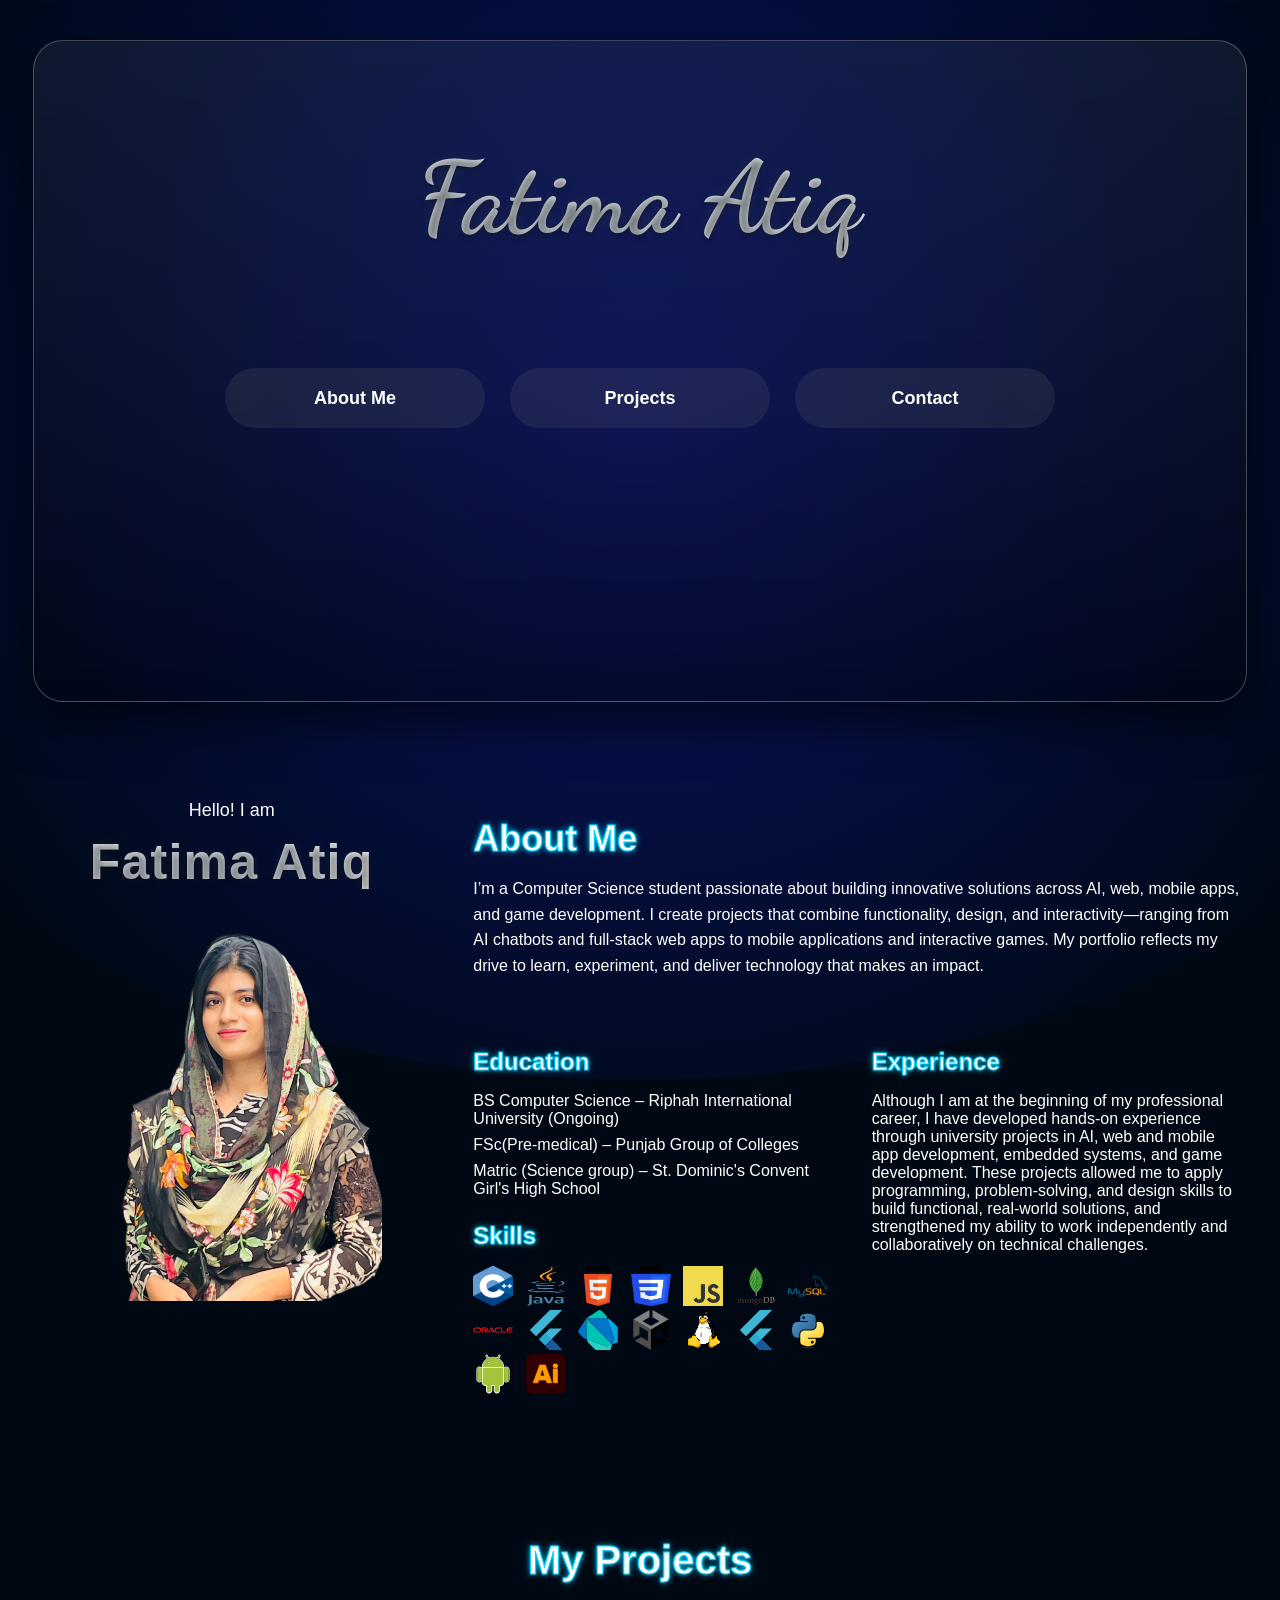
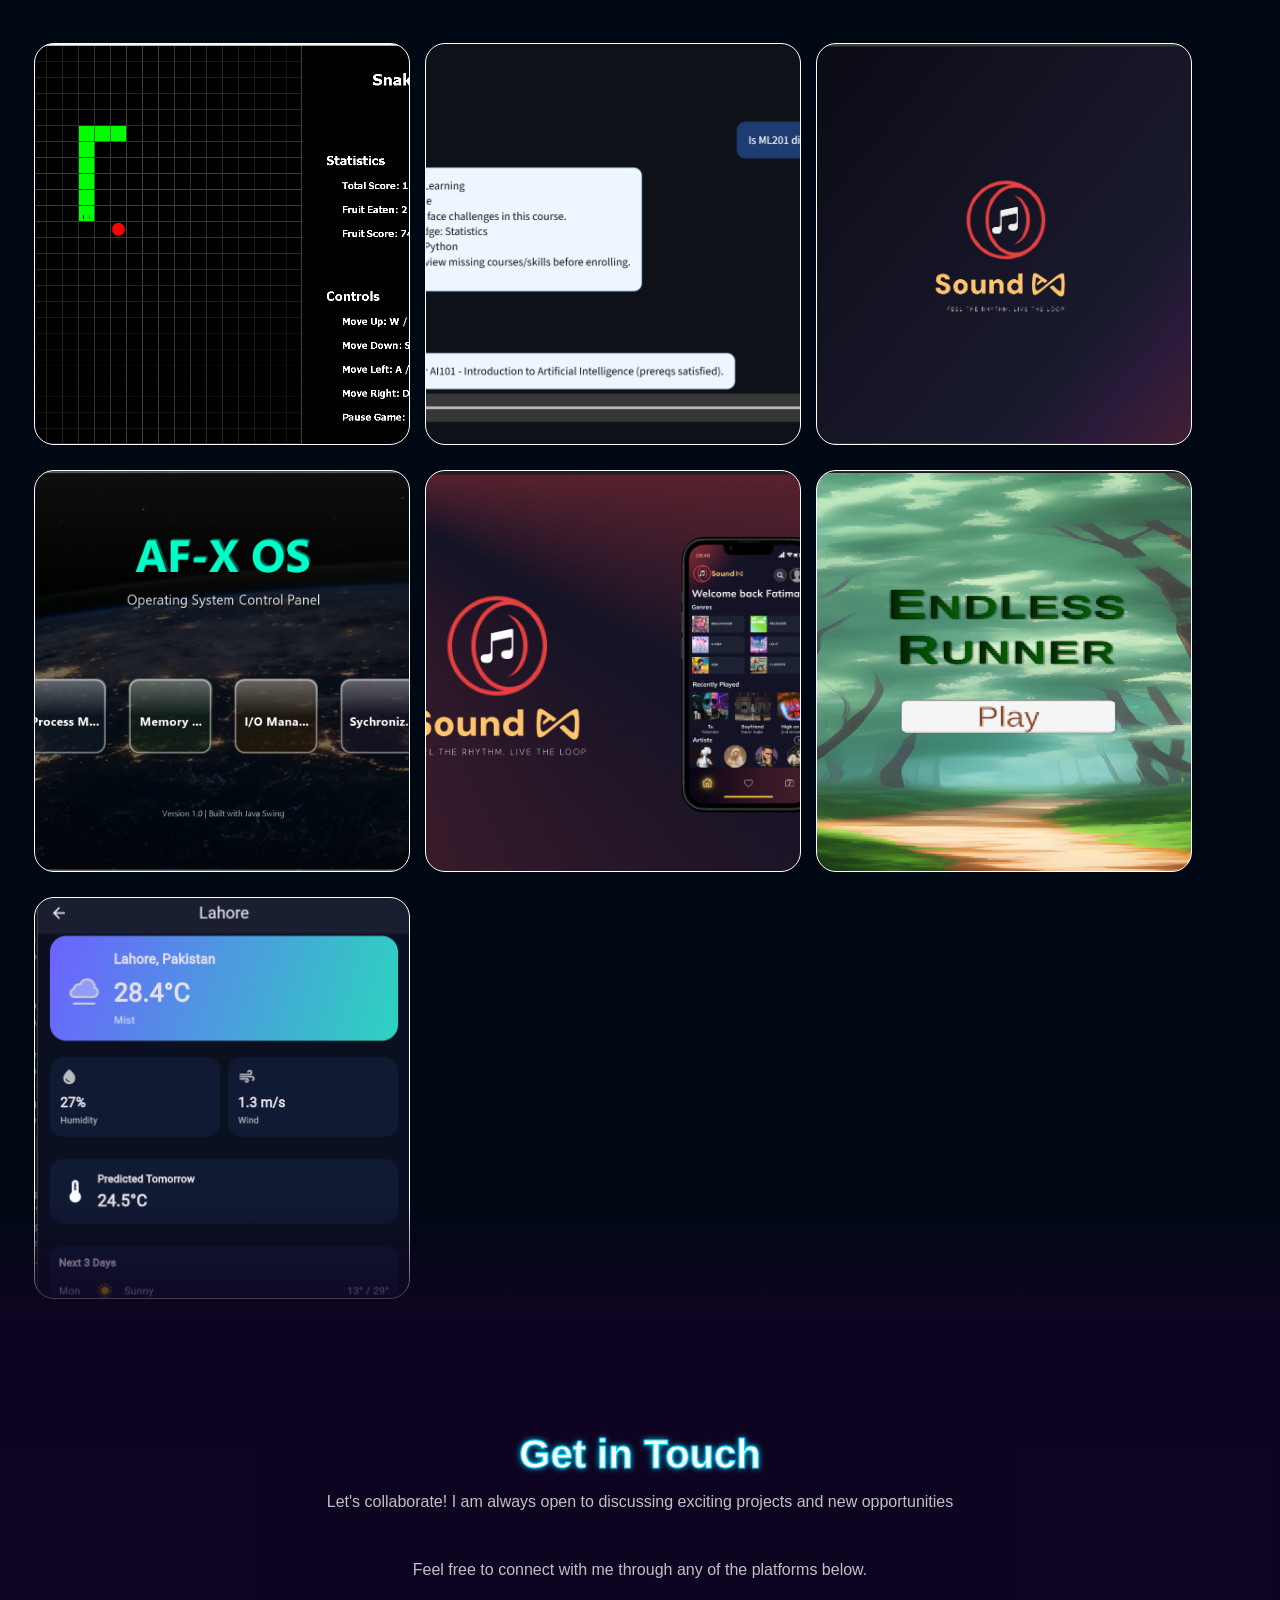
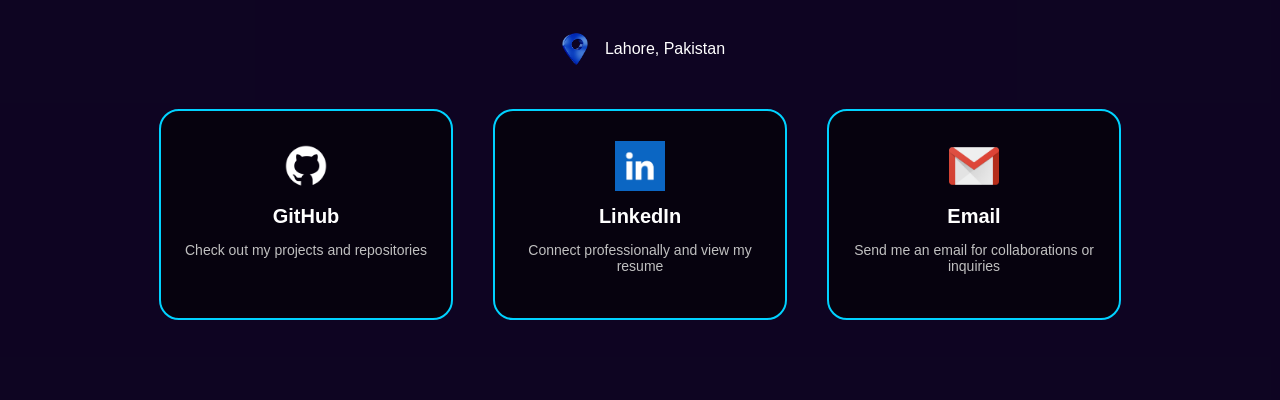
==== index.html @ 4ea85b71 "Update portfolio" ====
<!DOCTYPE html>
<html lang="en">
<head>
    <meta charset="UTF-8">
    <meta name="viewport" content="width=device-width, initial-scale=1.0">
    <link rel="stylesheet" href="Portfolio.css">
    <link rel="preconnect" href="https://fonts.googleapis.com">
    <link rel="preconnect" href="https://fonts.gstatic.com" crossorigin>
    <link rel="icon" type="image/png" href="images/favicon.png">
    <link href="https://fonts.googleapis.com/css2?family=Dancing+Script:wght@400..700&display=swap" rel="stylesheet">
    <title>My Portfolio</title>
</head>
<body>
    <div class="main-wrapper">
        <div class="glass-bg">
            <div class="panel p1"></div>
            <div class="panel p2"></div>
            <div class="panel p3"></div>
        </div>
        <div class="rect">
            <h1 class="name">Fatima Atiq</h1>
            <div class="btn-container">
                <a href="#about" class="btn">
                    About Me
                    <span class="top"></span>
                    <span class="right"></span>
                    <span class="bottom"></span>
                    <span class="left"></span>
                </a>
                <a href="#projects" class="btn">
                    Projects
                    <span class="top"></span>
                    <span class="right"></span>
                    <span class="bottom"></span>
                    <span class="left"></span>
                </a>
                <a href="#contact" class="btn">
                    Contact
                    <span class="top"></span>
                    <span class="right"></span>
                    <span class="bottom"></span>
                    <span class="left"></span>
                </a>
            </div>
        </div>
        <div id="about" class="about-section">
            <div class="about-left">
                <p class="hi">Hello! I am</p>
                <h2>Fatima Atiq</h2>
                <img src="images/my_picture.png" alt="Fatima Atiq" class="profile-pic">
            </div>
            <div class="about-right">
                <div class="about-top">
                    <h3>About Me</h3>
                    <p>I’m a Computer Science student passionate about building innovative solutions across AI, web, mobile apps, and game development. I create projects that combine functionality, design, and interactivity—ranging from AI chatbots and full-stack web apps to mobile applications and interactive games. My portfolio reflects my drive to learn, experiment, and deliver technology that makes an impact.</p>
                </div>
                <div class="skills-education">
                    <div class="skills">
                        <h3>Education</h3>
                        <ul>
                            <li>BS Computer Science – Riphah International University (Ongoing)</li>
                            <li>FSc(Pre-medical) – Punjab Group of Colleges</li>
                            <li>Matric (Science group) – St. Dominic's Convent Girl's High School</li>
                        </ul>
                        <h3>Skills</h3>
                        <ul>
                            <img src="images/cpp.png" alt="C++" class="skill-icon" title="C++">
                            <img src="images/java.png" alt="Java" class="skill-icon" title="Java">
                            <img src="images/html.png" alt="HTML" class="skill-icon" title="HTML">
                            <img src="images/css.png" alt="CSS" class="skill-icon" title="CSS">
                            <img src="images/js.png" alt="JavaScript" class="skill-icon" title="JavaScript">
                            <img src="images/mongodb.svg" alt="MongoDB" class="skill-icon" title="MongoDB">
                            <img src="images/mysql.svg" alt="MySQL" class="skill-icon" title="MySQL">
                            <img src="images/oracle.svg" alt="Oracle" class="skill-icon" title="Oracle">
                            <img src="images/flutter.svg" alt="Flutter" class="skill-icon" title="Flutter">
                            <img src="images/dart.svg" alt="Dart" class="skill-icon" title="Dart">
                            <img src="images/unity.svg" alt="Unity" class="skill-icon" title="Unity">
                            <img src="images/linux.svg" alt="Linux" class="skill-icon" title="Linux">
                            <img src="images/flutter.svg" alt="Flutter" class="skill-icon" title="Flutter">
                            <img src="images/python.svg" alt="Python" class="skill-icon" title="Python">
                            <img src="images/android.svg" alt="Android" class="skill-icon" title="Android">
                            <img src="images/illustrator.png" alt="Adobe Illustrator" class="skill-icon" title="Adobe Illustrator">
                        </ul>
                    </div>
                    <div class="education">
                        <h3>Experience</h3>
                        <p>Although I am at the beginning of my professional career, I have developed hands-on experience through university projects in AI, web and mobile app development, embedded systems, and game development. These projects allowed me to apply programming, problem-solving, and design skills to build functional, real-world solutions, and strengthened my ability to work independently and collaboratively on technical challenges.</p>
                    </div>
                </div>
            </div>
        </div>
        <div id="projects">
            <div class="projects-container">
                <h2 class="section-title">My Projects</h2>
                <div class="project-cards">
                    <a href="https://github.com/FatimaAtiq/SnakeGameJava" class="project-card-link">
                        <div class="project-card" style="background-image: url('images/snakegame.png');">
                            <div class="project-overlay">
                                <h3>Snake Game</h3>
                                <p>A classic Snake game implemented in Java</p>
                                <div class="project-tags">
                                    <span class="tag">OOP</span>
                                    <span class="tag">Java</span>
                                    <span class="tag">GUI</span>
                                </div>
                            </div>
                        </div>
                    </a>
                    <a href="https://github.com/FatimaAtiq/Course-Enrollment-Guidance-Chatbot" class="project-card-link">
                        <div class="project-card" style="background-image: url('images/chatbot.png');">
                            <div class="project-overlay">
                                <h3>Course Enrollment Guidance Chatbot</h3>
                                <p>A chatbot that helps students navigate course enrollment processes using natural language processing and AI.</p>
                                <div class="project-tags">
                                    <span class="tag">AI</span>
                                    <span class="tag">Python</span>
                                    <span class="tag">Supervised Learning</span>
                                    <span class="tag">Dataset Training</span>
                                </div>
                            </div>
                        </div>
                    </a>
                    <a href="https://github.com/FatimaAtiq/SoundLoop" class="project-card-link">
                        <div class="project-card" style="background-image: url('images/soundloop.png');">
                            <div class="project-overlay">
                                <h3>SoundLoop</h3>
                                <p>Flutter based music app designed with responsive UI</p>
                                <div class="project-tags">
                                    <span class="tag">Mobile</span>
                                    <span class="tag">API Integration</span>
                                    <span class="tag">Flutter</span>
                                    <span class="tag">Dart</span>
                                    <span class="tag">Firebase</span>
                                    <span class="tag">UI Design</span>

                                </div>
                            </div>
                        </div>
                    </a>
                    <a href="https://github.com/FatimaAtiq/AF-X_OS" class="project-card-link">
                        <div class="project-card" style="background-image: url('images/os.png');">
                            <div class="project-overlay">
                                <h3>AF-X OS</h3>
                                <p>Operating System project based on operating system principles</p>
                                <div class="project-tags">
                                    <span class="tag">OS</span>
                                    <span class="tag">Java</span>
                                    <span class="tag">GUI</span>
                                    <span class="tag">Process Management</span>
                                    <span class="tag">Memory Management</span>
                                    <span class="tag">I/O Management</span>
                                    <span class="tag">Synchronization</span>
                                </div>
                            </div>
                        </div>
                    </a>
                    <a href="https://www.figma.com/design/7XcjqMDRJCw7v1JVSWHyAp/SoundLoop?node-id=456-25&p=f&t=1K4CrUIsP9s95gMO-0" class="project-card-link">
                        <div class="project-card" style="background-image: url('images/soundloopdesign.png');">
                            <div class="project-overlay">
                                <h3>SoundLoop UI Design</h3>
                                <p>UI design for the SoundLoop mobile app</p>
                                <div class="project-tags">
                                    <span class="tag">UI/UX</span>
                                    <span class="tag">Figma</span>
                                    <span class="tag">Music App</span>
                                </div>
                            </div>
                        </div>
                    </a>
                        <div class="project-card" style="background-image: url('images/endlessrunner.png');">
                            <div class="project-overlay">
                                <h3>Endless Runner Game</h3>
                                <p>Game project using Unity and C#</p>
                                <div class="project-tags">
                                    <span class="tag">Game Development</span>
                                    <span class="tag">Unity</span>
                                    <span class="tag">C#</span>
                                    <span class="tag">Assets</span>
                                    <span class="tag">Animations</span>
                                </div>
                            </div>
                        </div>
                    <a href="https://github.com/FatimaAtiq/Weather-App" class="project-card-link">
                        <div class="project-card" style="background-image: url('images/weatherapp.png');">
                            <div class="project-overlay">
                                <h3>Weather App</h3>
                                <p>Mobile weather application project</p>
                                <div class="project-tags">
                                    <span class="tag">Mobile App</span>
                                    <span class="tag">Flutter</span>
                                    <span class="tag">Dart</span>
                                    <span class="tag">API Integration</span>
                                    <span class="tag">UI Design</span>
                                </div>
                            </div>
                        </div>
                    </a>
                </div>
            </div>
        </div>
        <div id="contact" class="contact-section">
            <h2 class="contact-title">Get in Touch</h2>
            <p class="contact-subtitle">Let's collaborate! I am always open to discussing exciting projects and new opportunities</p>
            <p class="contact-subtitle">Feel free to connect with me through any of the platforms below.</p>
            <div class="contact-location">
                <img src="images/location.png" alt="Location" class="location-icon">
                <span>Lahore, Pakistan</span>
            </div>
            <div class="contact-cards">
                <a href="https://github.com/FatimaAtiq" target="_blank" class="contact-card">
                    <img src="images/github.png" alt="GitHub">
                    <h3>GitHub</h3>
                    <p>Check out my projects and repositories</p>
                </a>
                <a href="https://www.linkedin.com/in/fatimaatiq/" target="_blank" class="contact-card">
                    <img src="images/linkedin.jpg" alt="LinkedIn">
                    <h3>LinkedIn</h3>
                    <p>Connect professionally and view my resume</p>
                </a>
                <a href="mailto:fatimaatiq7211@gmail.com" class="contact-card">
                    <img src="images/mail.png" alt="Email">
                    <h3>Email</h3>
                    <p>Send me an email for collaborations or inquiries</p>
                </a>
            </div>
        </div>
    </div>
</body>
</html>
---- Portfolio.css ----
html {
    scroll-behavior: smooth;
    height: 100%;
    scroll-padding-top: 80px; /* adjust to navbar height */
}

body {
    font-family: 'Arial', sans-serif;
    margin: 0;
    padding: 0;
    min-height: 100vh;
    color: #ffffff;
    overflow-x: hidden;
    overflow-y: auto;
    position: relative;
    height: 100%;
    background: #000814; 
}
.main-wrapper {
    min-height: 100vh;
    overflow-y: auto;
}
body::before,
body::after {
    content: "";
    position: absolute;
    width: 150%; 
    height: 150%;
    top: -30%;         
    left: -25%;
    border-radius: 50%;
    opacity: 0.5;
    z-index: -1;
    background: radial-gradient(circle, rgba(0, 85, 255, 0.4), transparent 70%);
    animation: float 25s ease-in-out infinite alternate;
}

body::after {
    background: radial-gradient(circle, rgba(50, 0, 255, 0.35), transparent 70%);
    animation-duration: 30s;
}

@keyframes float {
    0% {
        transform: translate(0, 0) scale(1);
    }
    50% {
        transform: translate(15%, 8%) scale(1.05);
    }
    100% {
        transform: translate(0, 10%) scale(1);
    }
}

.rect {
    width: 90%;
    max-width: 1200px;
    min-height: 600px;
    background: linear-gradient(
        180deg,
        rgba(255, 255, 255, 0.06),
        rgba(0, 0, 0, 0.35)
    );
    border: 1px solid rgba(255, 255, 255, 0.25);
    margin: 40px auto;
    border-radius: 30px;
    padding: 30px;

    box-shadow: 0 20px 50px rgba(0, 0, 0, 0.6);
}

.name {
    font-size: 100px;
    font-weight: 700;
    text-align: center;
    margin-bottom: 20px;
    font-family: 'Dancing Script', cursive;

    background: linear-gradient(
        135deg,
        #e6e9f0,
        #cfd9df,
        #ffffff
    );
    background-clip: text;
    -webkit-background-clip: text;
    -webkit-text-fill-color: transparent;

    text-shadow:
        0 2px 6px rgba(0, 0, 0, 0.45),
        0 0 12px rgba(255, 255, 255, 0.08);

    letter-spacing: 1.2px;
}

/*Button Styles*/

.btn-container {
    display: flex;
    justify-content: center;
    gap: 25px;
    margin-top: 40px;
}

.btn {
    position: relative;
    display: inline-flex;
    align-items: center;
    justify-content: center;
    margin-top: 70px;
    padding: 0 40px;         
    height: 60px;           
    min-width: 180px;        
    font-size: 18px;         
    font-weight: 600;
    text-decoration: none;
    color: #ffffff;
    background:rgba(112, 111, 111, 0.169);
    border-radius: 30px;
    cursor: pointer;
    overflow: hidden;
    transition: transform 0.4s ease, box-shadow 0.4s ease;
}

.btn span {
    position: absolute;
    display: block;
    background: #00d2ff;
    opacity: 0.8;
    box-shadow: 0 0 8px #00d2ff, 0 0 15px #00d2ff, 0 0 25px #00d2ff;
}

.btn span.top {
    top: 0;
    left: -100%;
    width: 100%;
    height: 2px;
}

.btn span.right {
    top: -100%;
    right: 0;
    width: 2px;
    height: 100%;
}

.btn span.bottom {
    bottom: 0;
    right: -100%;
    width: 100%;
    height: 2px;
}

.btn span.left {
    bottom: -100%;
    left: 0;
    width: 2px;
    height: 100%;
}

.btn:hover span.top {
    left: 0;
    transition: left 0.4s ease 0s;
}
.btn:hover span.right {
    top: 0;
    transition: top 0.4s ease 0.15s;
}
.btn:hover span.bottom {
    right: 0;
    transition: right 0.4s ease 0.3s;
}
.btn:hover span.left {
    bottom: 0;
    transition: bottom 0.4s ease 0.45s;
}

.btn:hover {
    transform: translateY(-4px) scale(1.03);
    box-shadow: 0 8px 25px rgba(0, 210, 255, 0.5);
    color:#00d2ff;
}

/* ========== Responsive Enhancements ========== */

/* Tablets */
@media (max-width: 992px) {
    .btn-container {
        gap: 18px;
        flex-wrap: wrap;
    }

    .btn {
        height: 55px;
        min-width: 160px;
        font-size: 16px;
        padding: 0 30px;
        margin-top: 50px;
    }
}

/* Mobile Devices */
@media (max-width: 600px) {
    .btn-container {
        flex-direction: column;
        align-items: center;
        gap: 15px;
    }

    .btn {
        width: 90%;
        max-width: 320px;
        height: 50px;
        font-size: 15px;
        padding: 0 20px;
        margin-top: 30px;
    }
}

/*About Section*/

.about-section {
    display: flex;
    gap: 50px;
    max-width: 1200px;
    margin: 60px auto;
    padding: 20px;
    color: #ffffff;
}
.hi{
    font-size: 18px;
    margin-bottom: -30px;
    color: #ffffff;
}

.about-left {
    flex: 1;
    text-align: center;
}

.about-left h2 {
    font-size: 50px;
    font-weight: 700;
    text-align: center;
    margin-bottom: 10px;
    background: linear-gradient(
        135deg,
        #e6e9f0,
        #cfd9df,
        #ffffff
    );
    background-clip: text;
    -webkit-background-clip: text;
    -webkit-text-fill-color: transparent;

    text-shadow:
        0 2px 6px rgba(0, 0, 0, 0.45),
        0 0 12px rgba(255, 255, 255, 0.08);

    letter-spacing: 1.2px;
}

.about-left .profile-pic {
    width: 300px;
    height: 400px;
}

.about-right {
    flex: 2;
    display: flex;
    flex-direction: column;
    gap: 30px;
}

.about-top h3 {
    font-size: 36px;
    margin-bottom: 10px;
    color: #ffffff; /* base neon color */

    /* Outline */
    -webkit-text-stroke: 1px #00d2ff; /* green outline */
    -moz-text-stroke: 1px #00d2ff;
    text-stroke: 1px #00d9ff;
    

    /* Optional subtle glow */
    text-shadow: 
        0 0 2px #00d2ff,
        0 0 6px #00d2ff;
}


.about-top p {
    line-height: 1.6;
}

.skills-education {
    display: flex;
    gap: 30px;
}

.skills-education .skills,
.skills-education .education {
    flex: 1;
}

.skills h3, .education h3 {
    font-size: 24px;
    margin-bottom: 10px;
    color: #ffffff; /* base neon color */

    /* Outline */
    -webkit-text-stroke: 1px #00d2ff; /* green outline */
    -moz-text-stroke: 1px #00d2ff;
    text-stroke: 1px #00d9ff;
    

    /* Optional subtle glow */
    text-shadow: 
        0 0 2px #00d2ff,
        0 0 6px #00d2ff;
}

.skills ul, .education ul {
    list-style: none;
    padding: 0;
}

.skills li, .education li {
    margin-bottom: 8px;
}

@media (max-width: 900px) {
    .about-section {
        flex-direction: column;
    }
    .skills-education {
        flex-direction: column;
    }
    .about-left {
        margin-bottom: 30px;
    }
}

.skill-icon {
    width: 40px;
    height: 40px;
    margin-right: 8px;
}

/**Projects section**/
#projects {
    padding: 10px 5%;
    position: relative;

}

.project-card-link {
    text-decoration: none;
    display: inline-block;
}

.section-title {
    font-size: 40px;
    color: #ffffff;

    -webkit-text-stroke: 1px #00d2ff;
    -moz-text-stroke: 1px #00d2ff;
    text-stroke: 1px #00d9ff;

    text-shadow: 
        0 0 2px #00d2ff,
        0 0 6px #00d2ff;
    margin-bottom: 40px;
    text-align: center;
}

.projects-container {
    max-width: 1200px;
    margin: auto;
}

.project-cards {
    display: flex;
    flex-wrap: wrap;       /* allow wrapping to new lines */
    gap: 5px;
    margin-left: -40px;
    justify-content: flex-start; /* keep cards aligned to left */
    padding-bottom: 10px;
    overflow-x: visible;   /* remove horizontal scrolling */
}

.project-card {
    margin-top: 20px;
    margin-left: 10px;
    position: relative;
    min-width: 374px;       /* keep original size */
    max-width: 350px;       /* keep original size */
    height: 400px;
    border-radius: 20px;
    background-size: cover;
    background-position: center;
    overflow: hidden;
    cursor: pointer;
    transition: transform 0.3s, box-shadow 0.3s, border 0.3s;
    border: 0.5px solid white;
}

.project-card:hover {
    transform: translateY(-10px);
    box-shadow: 0 15px 35px rgba(0, 210, 255, 0.3);
    border: 2px solid #00d2ff;
}

.project-overlay {
    position: absolute;
    bottom: 0;
    width: 100%;
    background: rgba(0, 0, 0, 0.6);
    padding: 20px;
    color: #ffffff;
    transition: opacity 0.3s;
    height: 100%;
    display: flex;
    flex-direction: column;
    justify-content: flex-end;
    opacity: 0;
}

.project-card:hover .project-overlay {
    opacity: 1;
}

.project-overlay h3 {
    font-size: 24px;
    margin: 0 0 10px 0;
}

.project-overlay p {
    font-size: 14px;
    margin-bottom: 10px;
    line-height: 1.4;
}

.project-tags {
    display: flex;
    flex-wrap: wrap;
    gap: 8px;
}

.tag {
    background: rgba(0, 210, 255, 0.2);
    color: #00d2ff;
    padding: 4px 10px;
    border-radius: 5px;
    font-size: 12px;
    font-weight: bold;
}

#projects::after {
    content: "";
    position: absolute;
    bottom: 0;
    left: 0;
    width: 100%;
    height: 120px;
    background: linear-gradient(
        to bottom,
        rgba(10, 0, 30, 0) 0%,
        rgba(15, 5, 35, 0.95) 100%
    );
    pointer-events: none;
}

/* ========== Responsive Enhancements ========== */

/* Large Tablets */
@media (max-width: 1024px) {
    .project-cards {
        justify-content: center;
        margin-left: 0;
        gap: 20px;
    }

    .project-card {
        min-width: 300px;
        max-width: 320px;
        height: 380px;
    }
}

/* Tablets */
@media (max-width: 768px) {
    .section-title {
        font-size: 32px;
    }

    .project-card {
        min-width: 260px;
        max-width: 300px;
        height: 350px;
    }
}

/* Mobile Devices */
@media (max-width: 480px) {
    .project-cards {
        flex-direction: column;
        align-items: center;
        gap: 25px;
    }

    .project-card {
        width: 90%;
        min-width: unset;
        max-width: 350px;
        height: 320px;
        margin-left: 0;
    }

    .section-title {
        font-size: 26px;
    }
}

/**Contact section**/

.contact-section {
    padding: 80px 5%;
    background: rgba(15, 5, 35, 0.95);
    text-align: center;
}

.contact-title {
    font-size: 40px;
    color: #ffffff;
    -webkit-text-stroke: 1px #00d2ff;
    -moz-text-stroke: 1px #00d2ff;
    text-stroke: 1px #00d9ff;
    text-shadow: 0 0 2px #00d2ff, 0 0 6px #00d2ff;
    margin-bottom: 10px;
}

.contact-subtitle {
    color: #c0c0c0;
    margin-bottom: 50px;
    font-size: 16px;
}

.contact-cards {
    display: flex;
    flex-wrap: wrap;
    justify-content: center;
    gap: 40px;
}

.contact-card {
    background: rgba(0, 0, 0, 0.6);
    border: 2px solid #00d2ff;
    border-radius: 20px;
    padding: 30px 20px;
    width: 250px;
    color: #ffffff;
    text-decoration: none;
    transition: transform 0.3s, box-shadow 0.3s, border 0.3s;
}

.contact-card:hover {
    transform: translateY(-10px);
    box-shadow: 0 15px 35px rgba(0, 210, 255, 0.3);
    border-color: #00ffff;
}

.contact-card img {
    width: 50px;
    height: 50px;
}

.contact-card h3 {
    margin: 10px 0 5px 0;
    font-size: 20px;
}

.contact-card p {
    font-size: 14px;
    color: #c0c0c0;
}

.contact-location {
    display: flex;
    align-items: center;
    justify-content: center;
    gap: 10px;
    margin-bottom: 40px;
    color: #ffffff;
    font-size: 16px;
}

.location-icon {
    width: 40px;
    height: 40px;
}
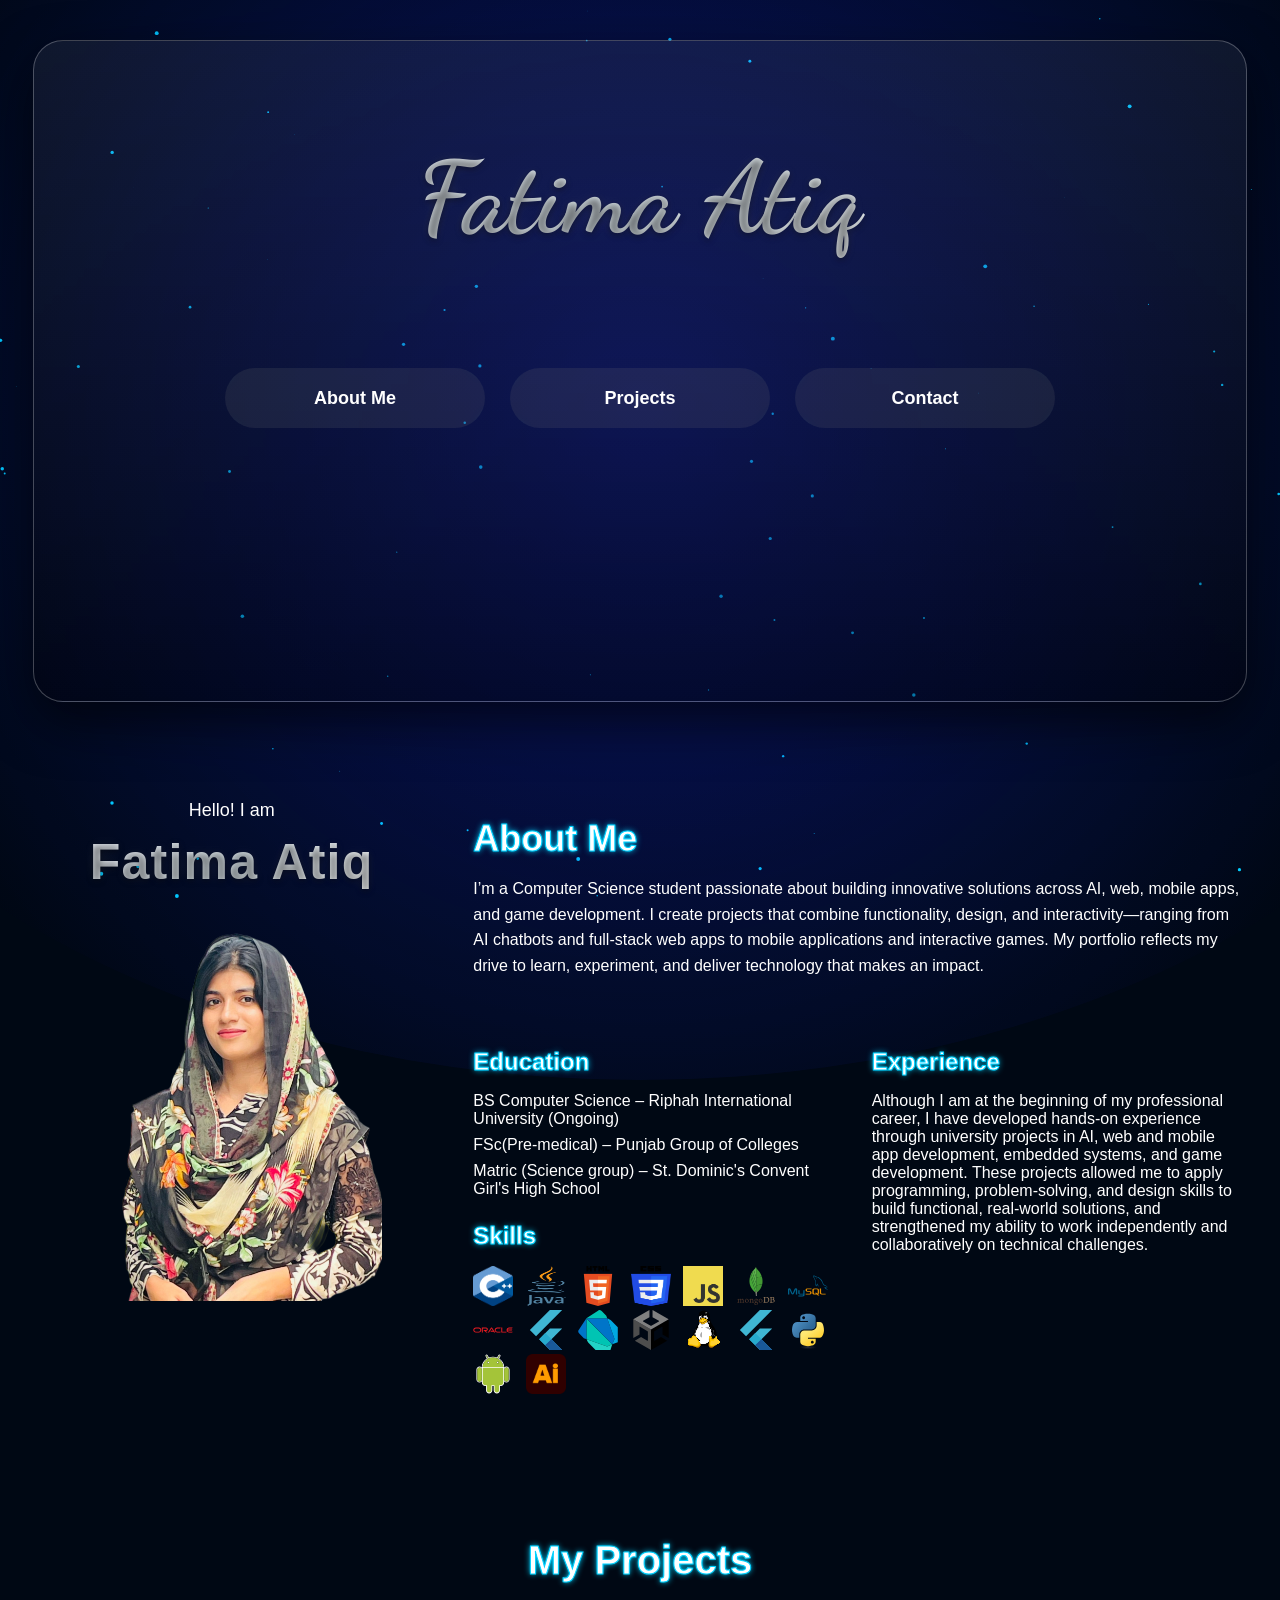
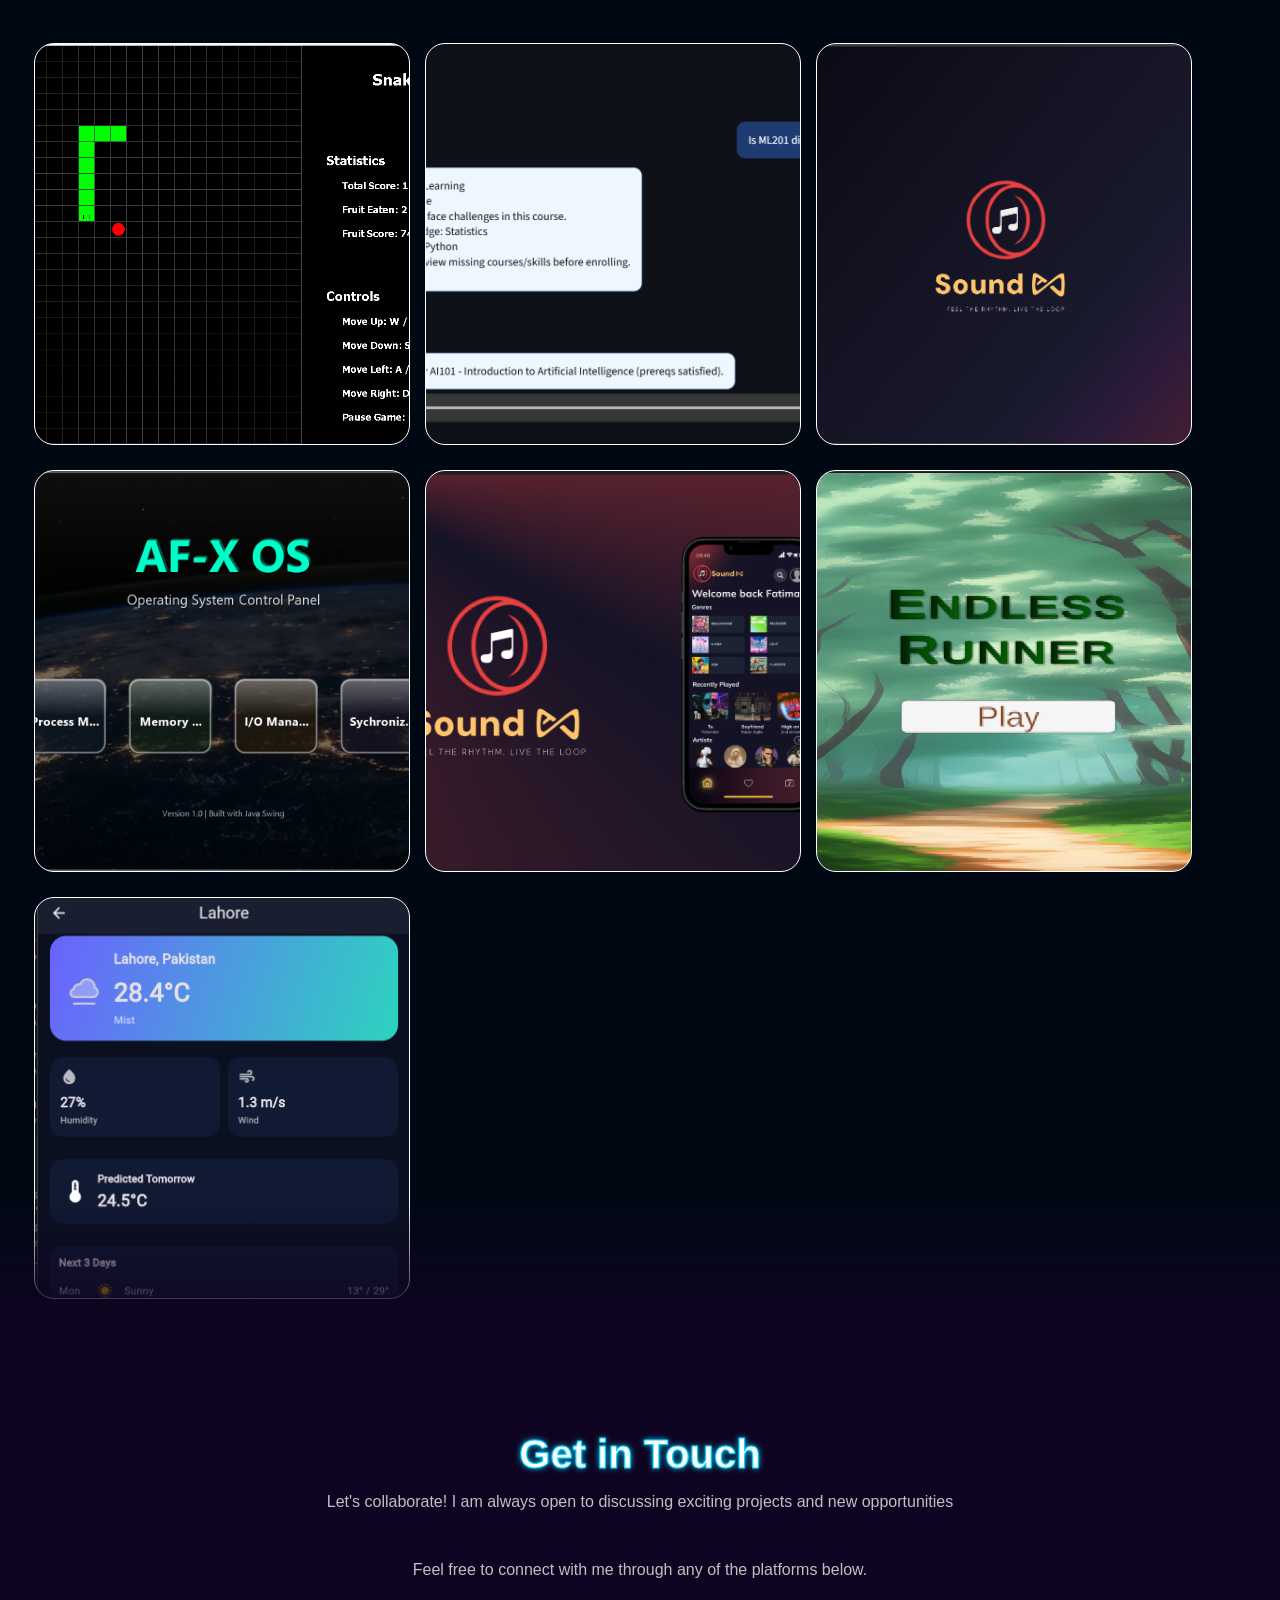
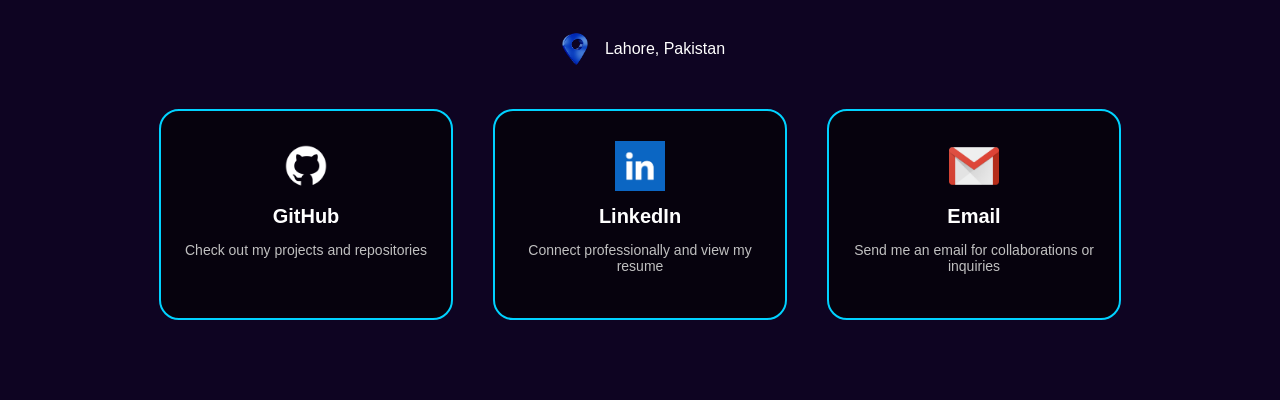
==== commit 4d0f4770: "Update Portfolio" ====
--- a/index.html
+++ b/index.html
@@ -8,17 +8,18 @@
     <link rel="preconnect" href="https://fonts.gstatic.com" crossorigin>
     <link rel="icon" type="image/png" href="images/favicon.png">
     <link href="https://fonts.googleapis.com/css2?family=Dancing+Script:wght@400..700&display=swap" rel="stylesheet">
-    <title>My Portfolio</title>
+    <title>Fatima Atiq</title>
 </head>
 <body>
+    
     <div class="main-wrapper">
         <div class="glass-bg">
             <div class="panel p1"></div>
             <div class="panel p2"></div>
             <div class="panel p3"></div>
         </div>
-        <div class="rect">
-            <h1 class="name">Fatima Atiq</h1>
+        <div class="rect reveal">
+            <h1 class="name"><span id="typed-name"></span></h1>
             <div class="btn-container">
                 <a href="#about" class="btn">
                     About Me
@@ -43,7 +44,7 @@
                 </a>
             </div>
         </div>
-        <div id="about" class="about-section">
+        <div id="about" class="about-section reveal">
             <div class="about-left">
                 <p class="hi">Hello! I am</p>
                 <h2>Fatima Atiq</h2>
@@ -89,7 +90,7 @@
                 </div>
             </div>
         </div>
-        <div id="projects">
+        <div id="projects" class="reveal">
             <div class="projects-container">
                 <h2 class="section-title">My Projects</h2>
                 <div class="project-cards">
@@ -198,7 +199,7 @@
                 </div>
             </div>
         </div>
-        <div id="contact" class="contact-section">
+        <div id="contact" class="contact-section reveal">
             <h2 class="contact-title">Get in Touch</h2>
             <p class="contact-subtitle">Let's collaborate! I am always open to discussing exciting projects and new opportunities</p>
             <p class="contact-subtitle">Feel free to connect with me through any of the platforms below.</p>
@@ -225,5 +226,7 @@
             </div>
         </div>
     </div>
+    <canvas id="bg-canvas"></canvas>
+    <script src="script.js"></script>
 </body>
 </html>
--- a/Portfolio.css
+++ b/Portfolio.css
@@ -51,7 +51,16 @@
         transform: translate(0, 10%) scale(1);
     }
 }
-
+.reveal {
+    opacity: 0;
+    transform: translateY(60px);
+    transition: all 1s ease;
+}
+
+.reveal.active {
+    opacity: 1;
+    transform: translateY(0);
+}
 .rect {
     width: 90%;
     max-width: 1200px;
@@ -600,3 +609,18 @@
     width: 40px;
     height: 40px;
 }
+
+#bg-canvas {
+    position: fixed;
+    top: 0;
+    left: 0;
+    z-index: -2;
+}
+.skill-icon {
+    transition: transform 0.4s ease, filter 0.4s ease;
+}
+
+.skill-icon:hover {
+    transform: scale(1.2) rotate(5deg);
+    filter: drop-shadow(0 0 10px #00d2ff);
+}
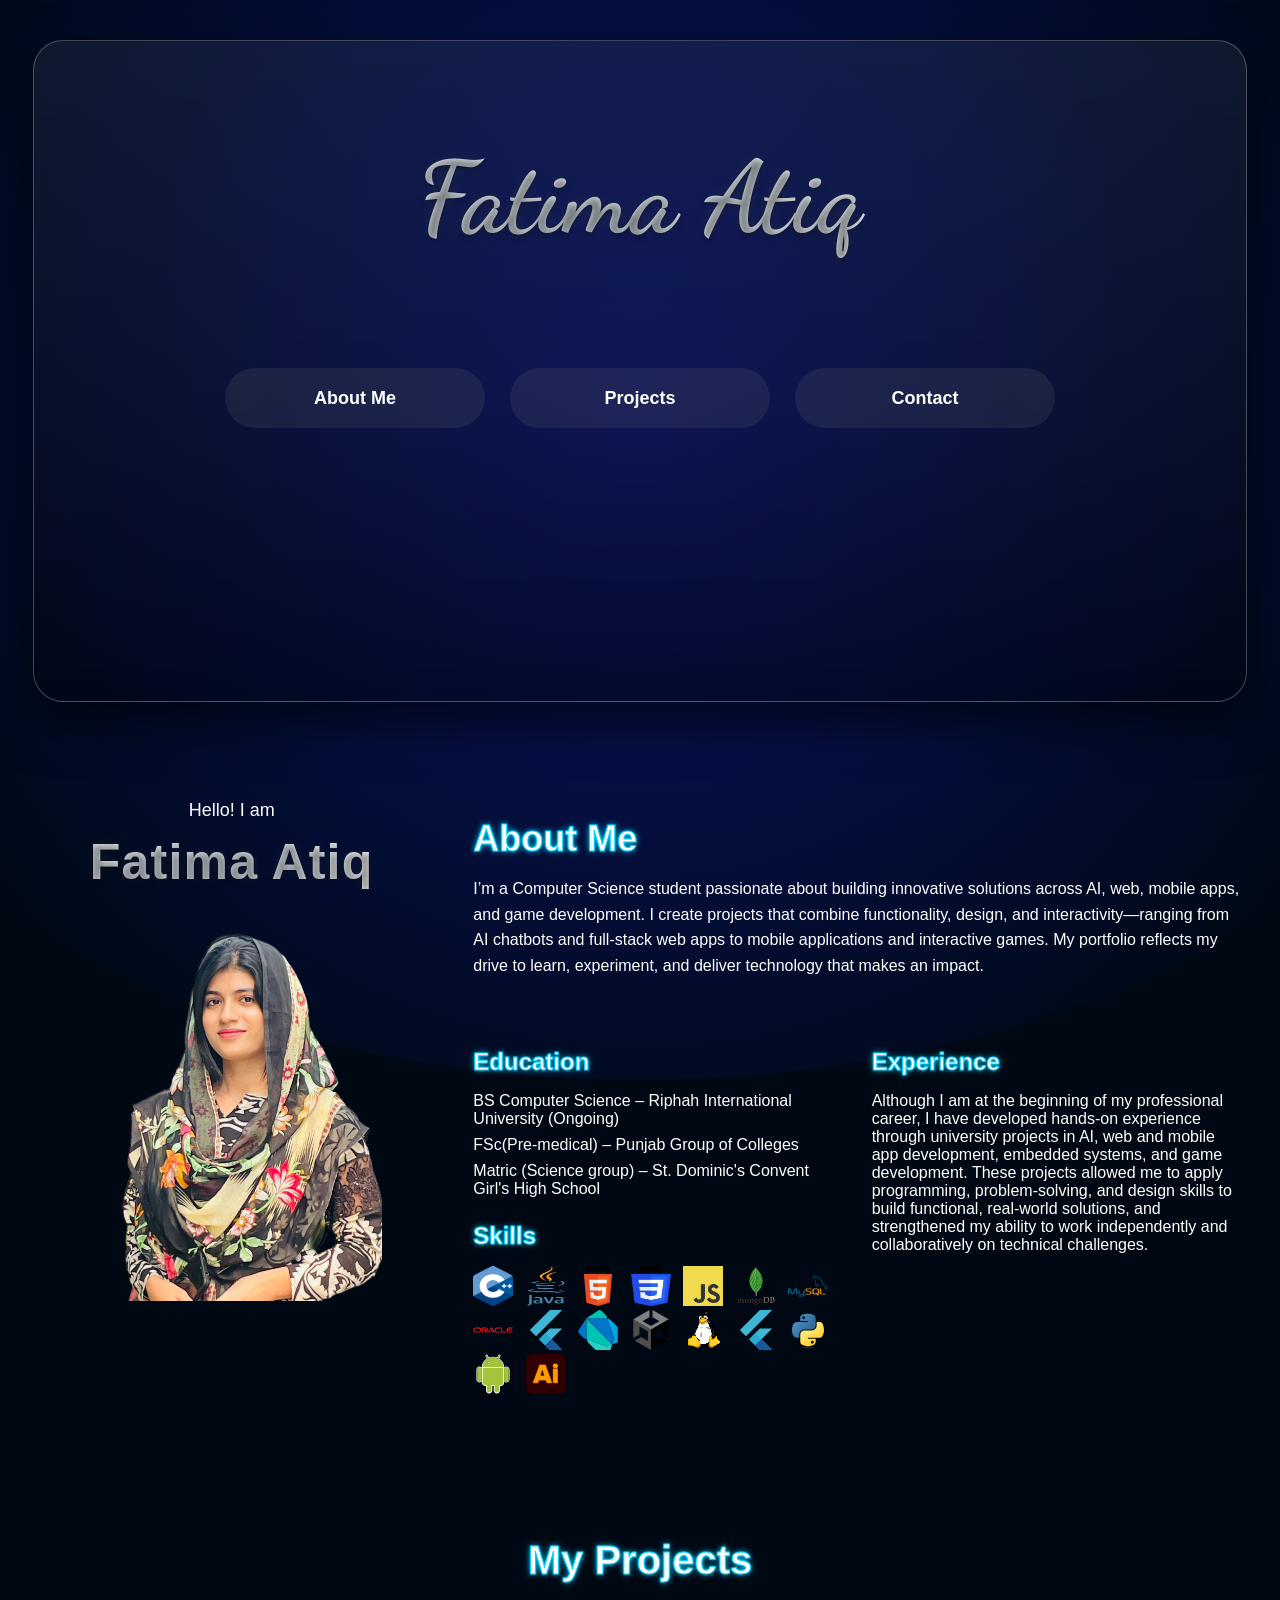
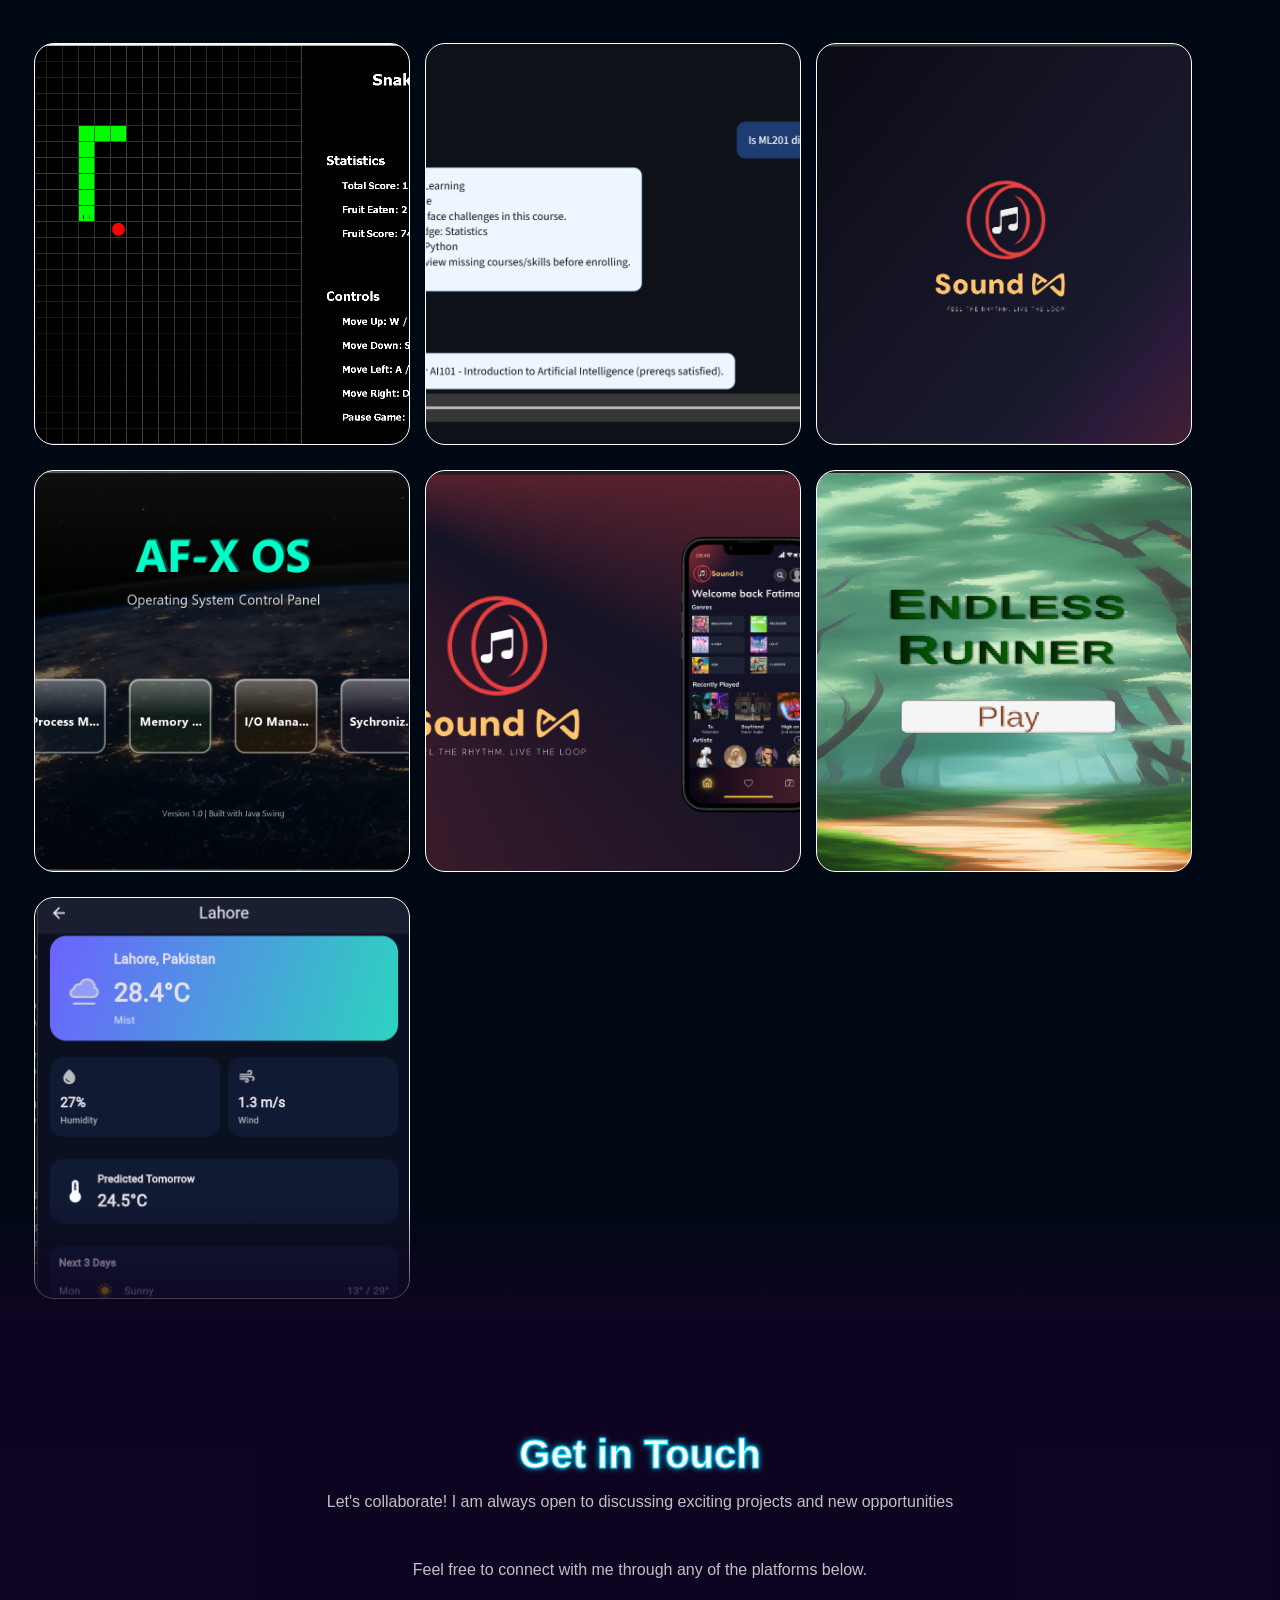
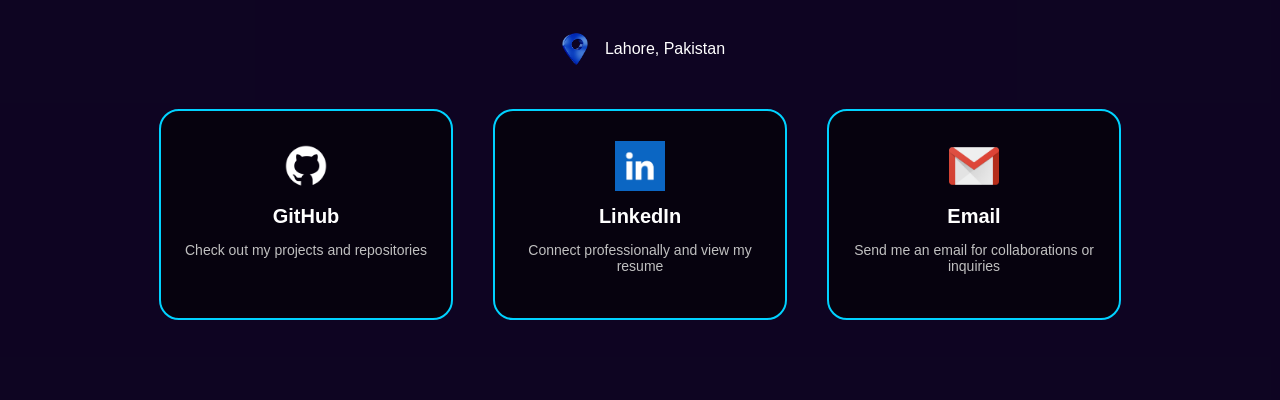
==== commit 0b549e5e: "Update Portfolio" ====
--- a/index.html
+++ b/index.html
@@ -11,15 +11,14 @@
     <title>Fatima Atiq</title>
 </head>
 <body>
-    
     <div class="main-wrapper">
         <div class="glass-bg">
             <div class="panel p1"></div>
             <div class="panel p2"></div>
             <div class="panel p3"></div>
         </div>
-        <div class="rect reveal">
-            <h1 class="name"><span id="typed-name"></span></h1>
+        <div class="rect">
+            <h1 class="name">Fatima Atiq</h1>
             <div class="btn-container">
                 <a href="#about" class="btn">
                     About Me
@@ -44,7 +43,7 @@
                 </a>
             </div>
         </div>
-        <div id="about" class="about-section reveal">
+        <div id="about" class="about-section">
             <div class="about-left">
                 <p class="hi">Hello! I am</p>
                 <h2>Fatima Atiq</h2>
@@ -90,7 +89,7 @@
                 </div>
             </div>
         </div>
-        <div id="projects" class="reveal">
+        <div id="projects">
             <div class="projects-container">
                 <h2 class="section-title">My Projects</h2>
                 <div class="project-cards">
@@ -199,7 +198,7 @@
                 </div>
             </div>
         </div>
-        <div id="contact" class="contact-section reveal">
+        <div id="contact" class="contact-section">
             <h2 class="contact-title">Get in Touch</h2>
             <p class="contact-subtitle">Let's collaborate! I am always open to discussing exciting projects and new opportunities</p>
             <p class="contact-subtitle">Feel free to connect with me through any of the platforms below.</p>
@@ -226,7 +225,5 @@
             </div>
         </div>
     </div>
-    <canvas id="bg-canvas"></canvas>
-    <script src="script.js"></script>
 </body>
 </html>
--- a/Portfolio.css
+++ b/Portfolio.css
@@ -51,16 +51,7 @@
         transform: translate(0, 10%) scale(1);
     }
 }
-.reveal {
-    opacity: 0;
-    transform: translateY(60px);
-    transition: all 1s ease;
-}
-
-.reveal.active {
-    opacity: 1;
-    transform: translateY(0);
-}
+
 .rect {
     width: 90%;
     max-width: 1200px;
@@ -609,18 +600,3 @@
     width: 40px;
     height: 40px;
 }
-
-#bg-canvas {
-    position: fixed;
-    top: 0;
-    left: 0;
-    z-index: -2;
-}
-.skill-icon {
-    transition: transform 0.4s ease, filter 0.4s ease;
-}
-
-.skill-icon:hover {
-    transform: scale(1.2) rotate(5deg);
-    filter: drop-shadow(0 0 10px #00d2ff);
-}
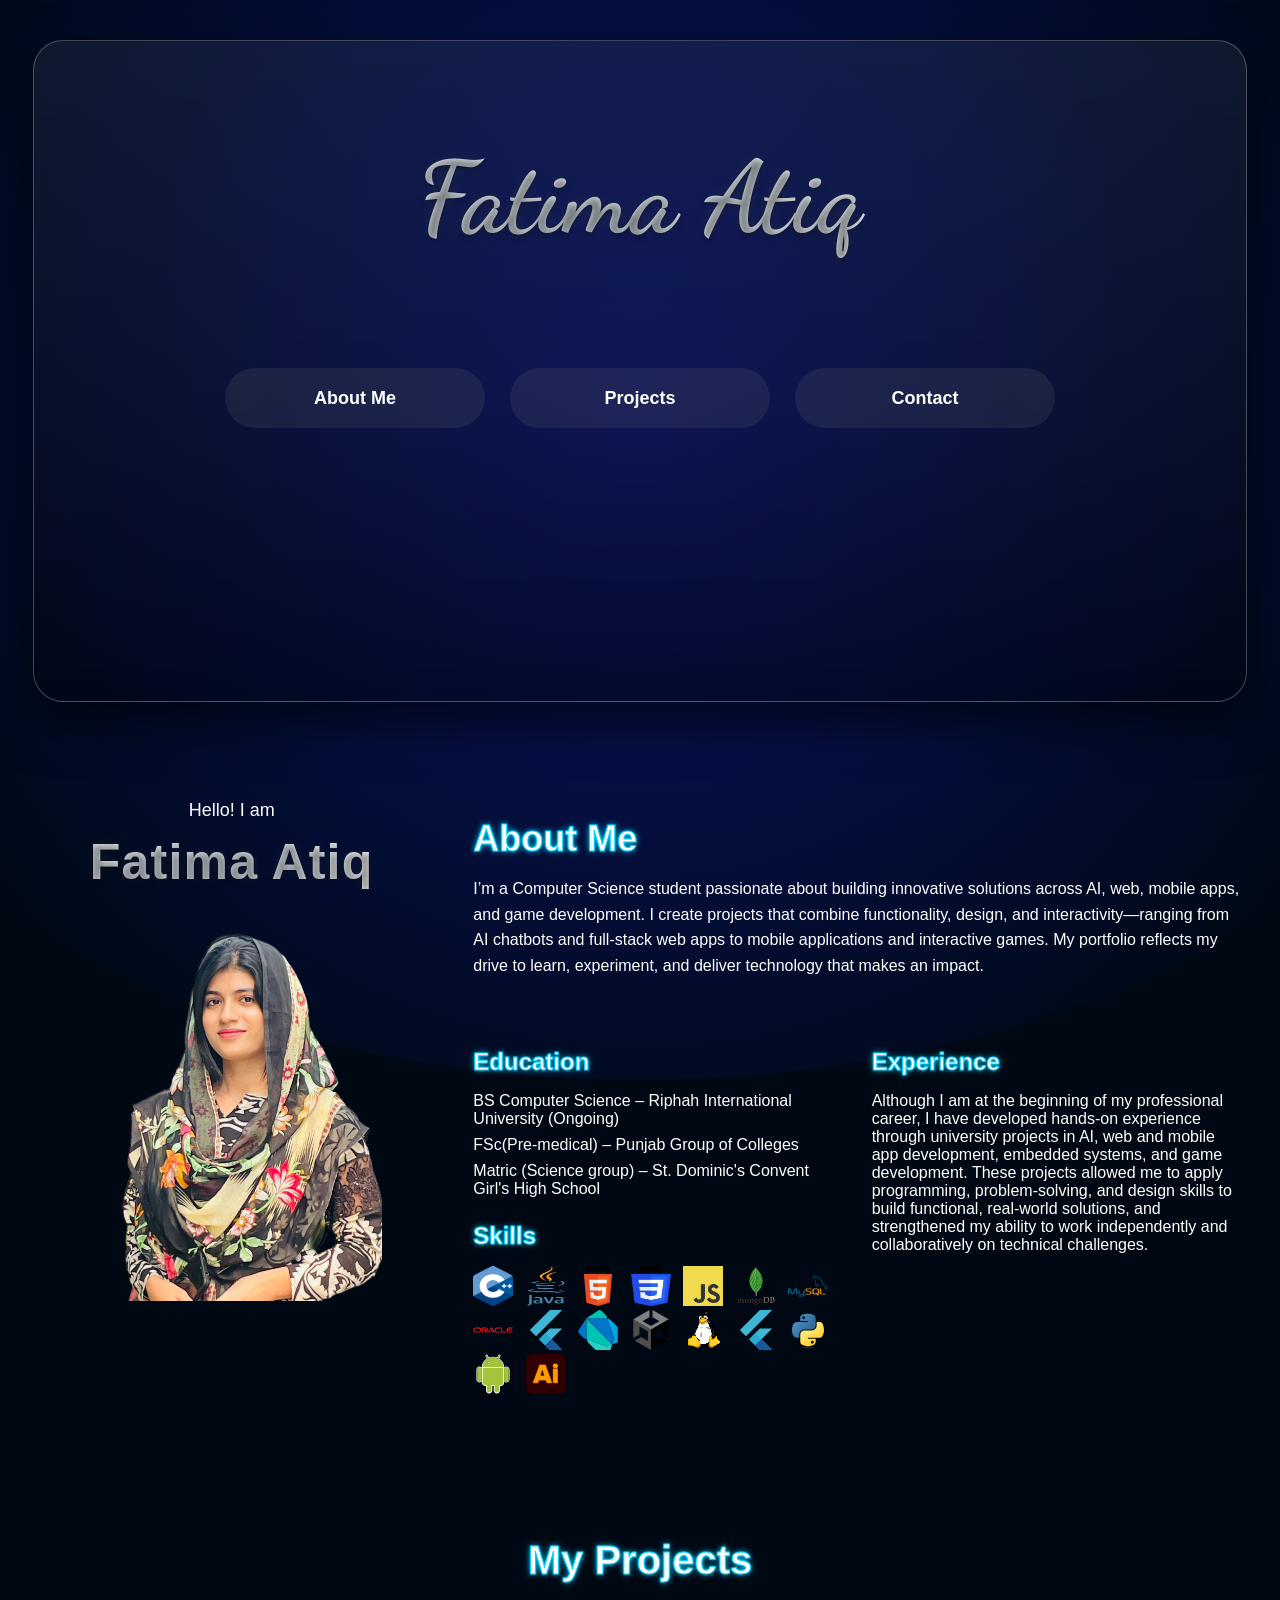
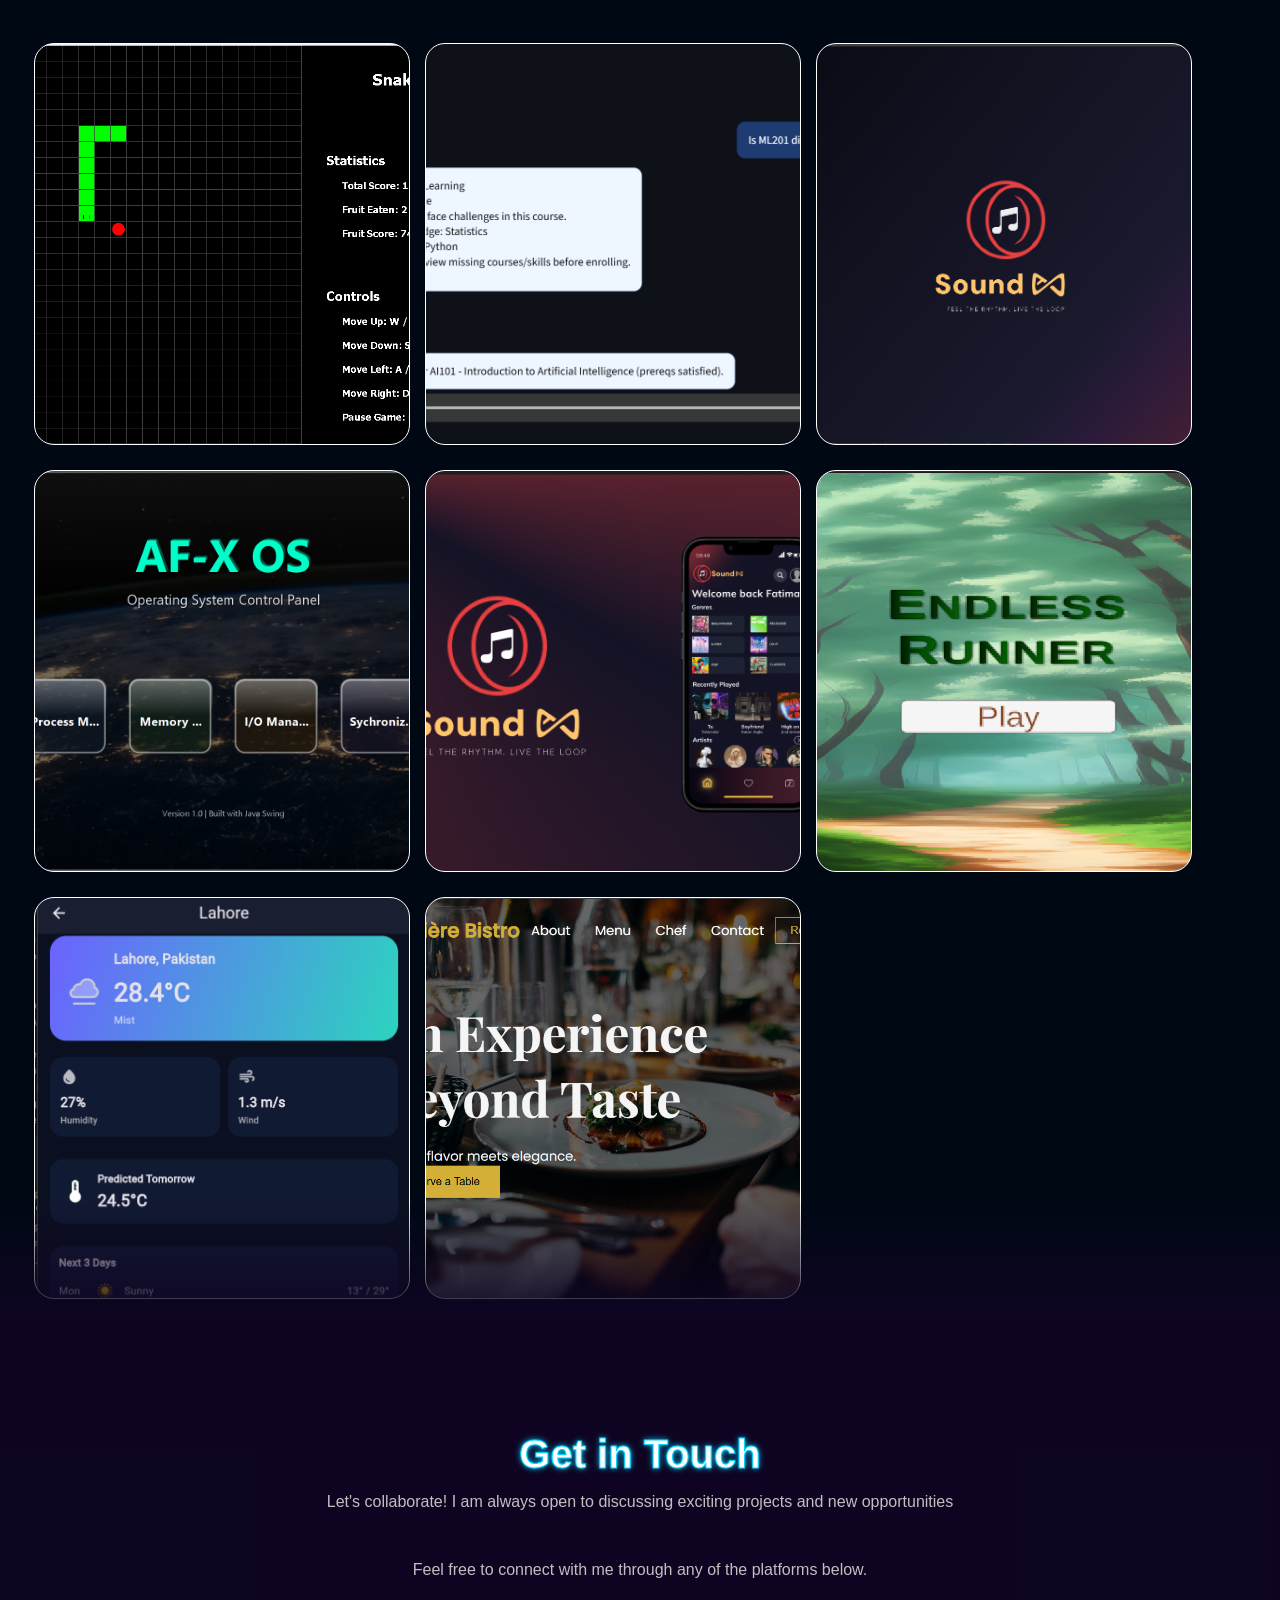
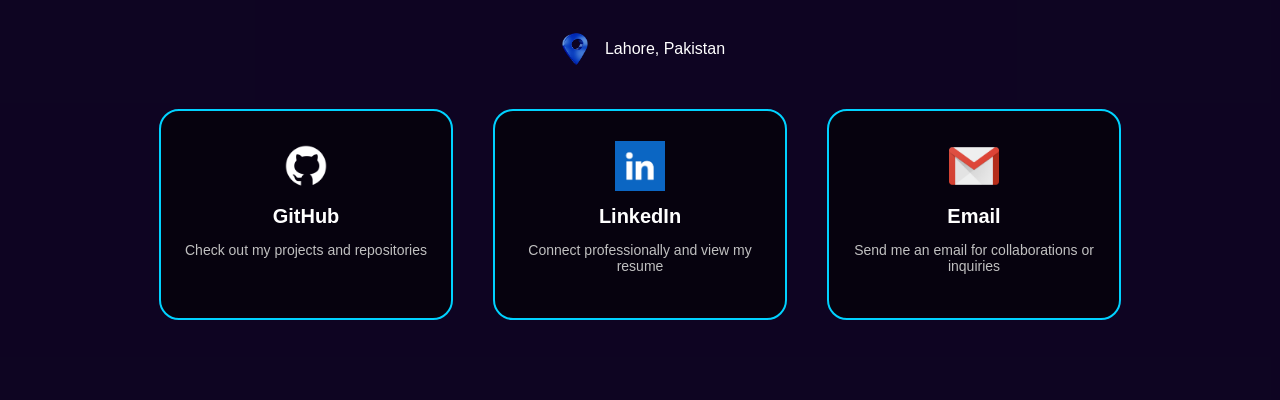
==== commit b8fefcf7: "update portfolio" ====
--- a/index.html
+++ b/index.html
@@ -195,6 +195,20 @@
                             </div>
                         </div>
                     </a>
+                    <a href="https://github.com/FatimaAtiq/Lumiere-Bistro" class="project-card-link">
+                        <div class="project-card" style="background-image: url('images/Lumière_Bistro.png');">
+                            <div class="project-overlay">
+                                <h3>Lumière Bistro</h3>
+                                <p>Restaurant website project</p>
+                                <div class="project-tags">
+                                    <span class="tag">Web</span>
+                                    <span class="tag">HTML</span>
+                                    <span class="tag">CSS</span>
+                                    <span class="tag">JavaScript</span>
+                                </div>
+                            </div>
+                        </div>
+                    </a>
                 </div>
             </div>
         </div>
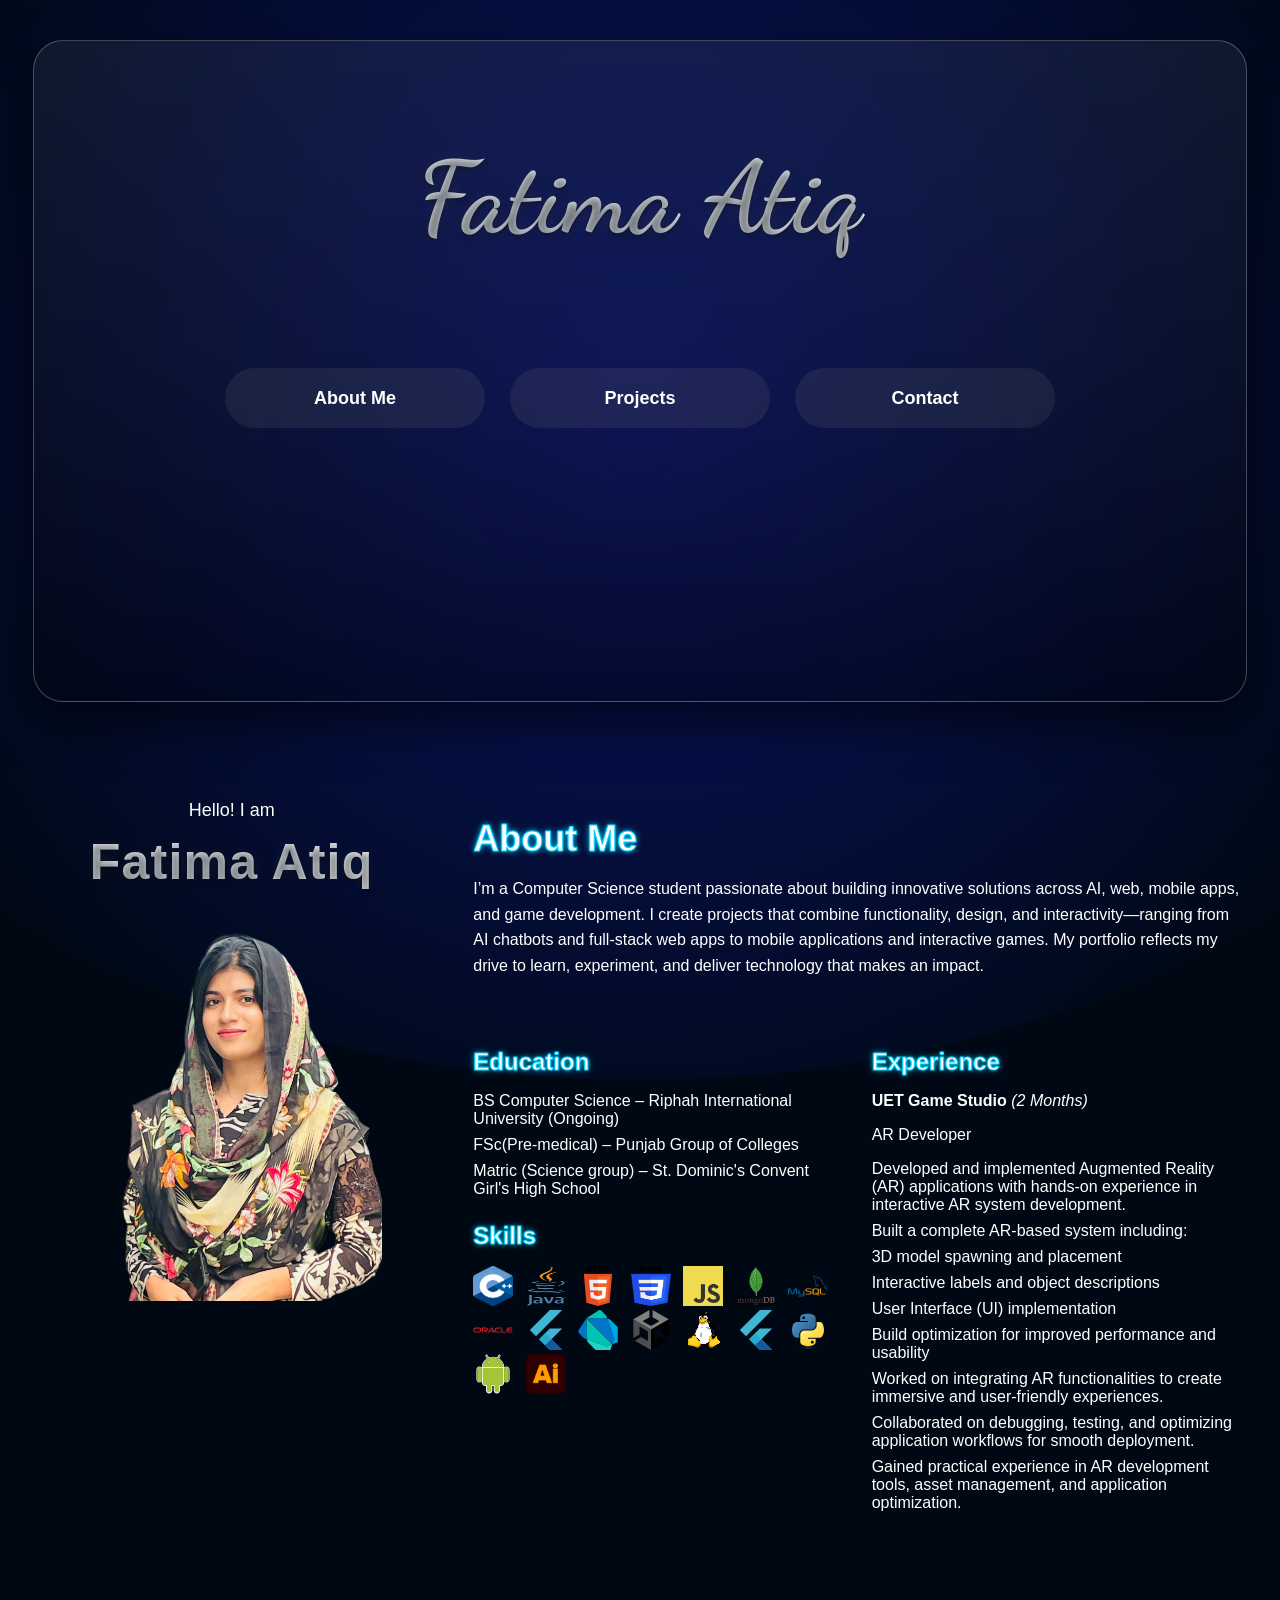
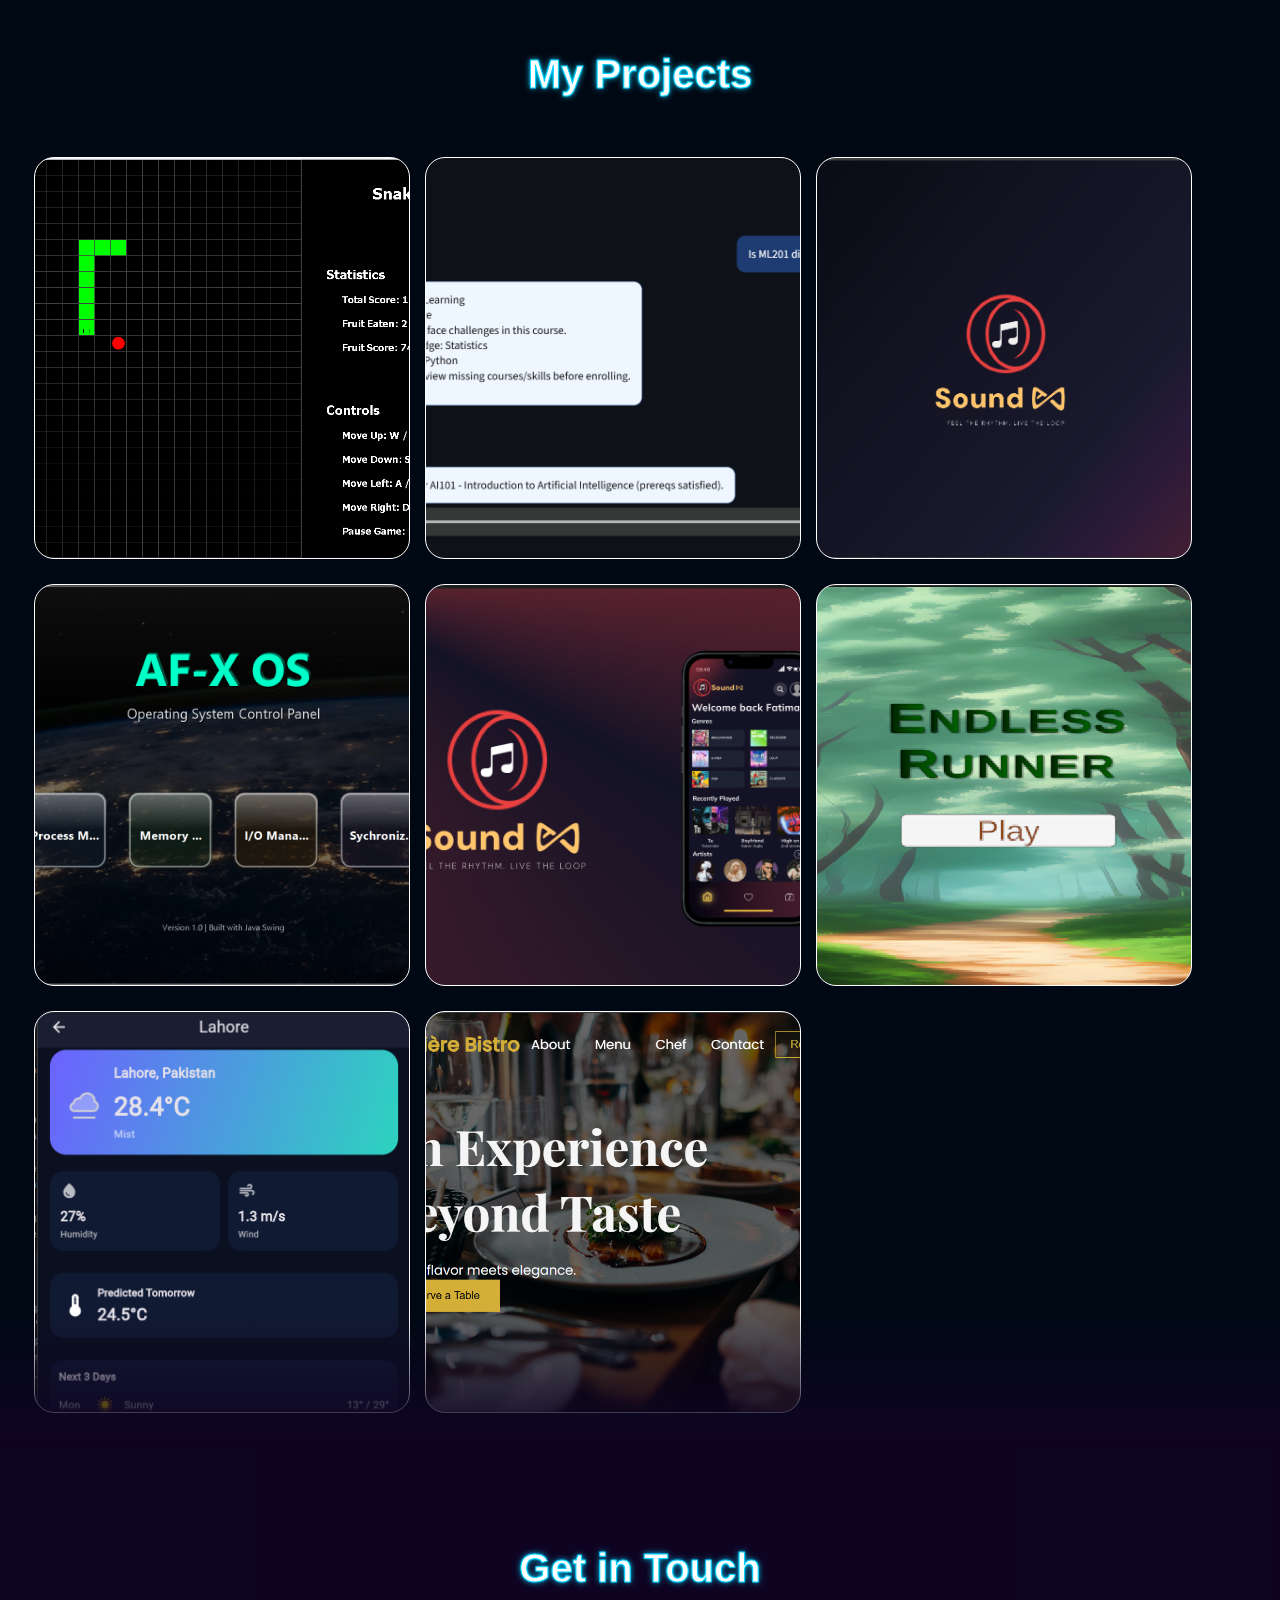
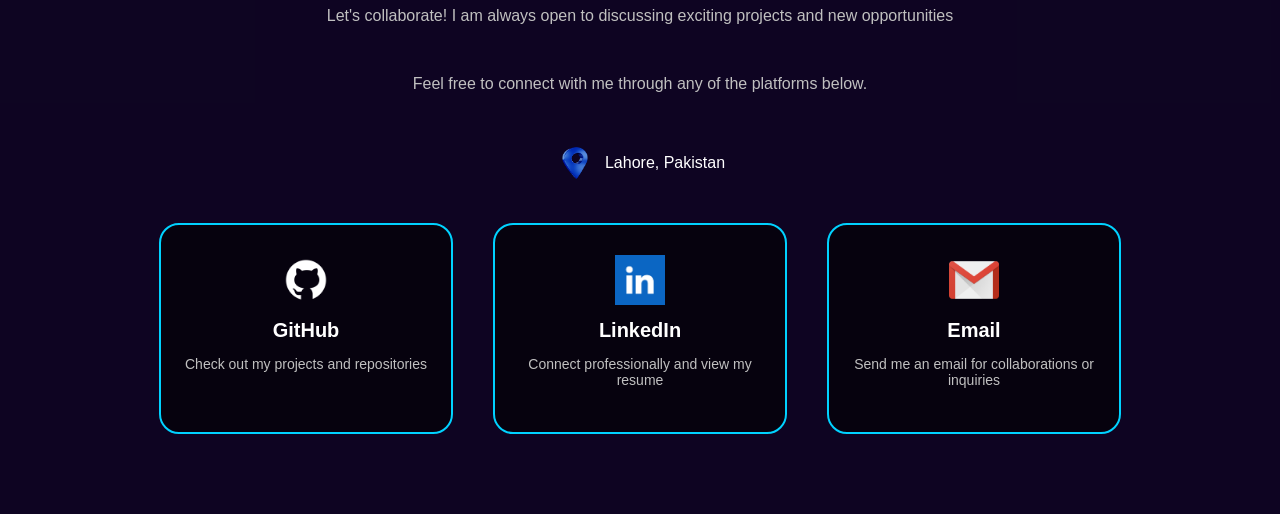
==== commit d6f6d4a9: "Updated authentication module" ====
--- a/index.html
+++ b/index.html
@@ -84,7 +84,25 @@
                     </div>
                     <div class="education">
                         <h3>Experience</h3>
-                        <p>Although I am at the beginning of my professional career, I have developed hands-on experience through university projects in AI, web and mobile app development, embedded systems, and game development. These projects allowed me to apply programming, problem-solving, and design skills to build functional, real-world solutions, and strengthened my ability to work independently and collaboratively on technical challenges.</p>
+                        <p><b>UET Game Studio</b>       <i>(2 Months)</i></p>
+                        <p>AR Developer </p>
+                        <ul>
+                            <li>Developed and implemented Augmented Reality (AR) 
+                                applications with hands-on experience in interactive AR 
+                                system development.  </li>
+                            <li>Built a complete AR-based system including:</li>
+                            <li>3D model spawning and placement  </li>
+                            <li>Interactive labels and object descriptions  </li>
+                            <li>User Interface (UI) implementation  </li>
+                            <li>Build optimization for improved performance and 
+                                usability  </li>
+                            <li>Worked on integrating AR functionalities to create 
+                                immersive and user-friendly experiences.  </li>
+                            <li>Collaborated on debugging, testing, and optimizing 
+                                application workflows for smooth deployment.  </li>
+                            <li>Gained practical experience in AR development tools, 
+                                asset management, and application optimization. </li>
+                            </p>
                     </div>
                 </div>
             </div>
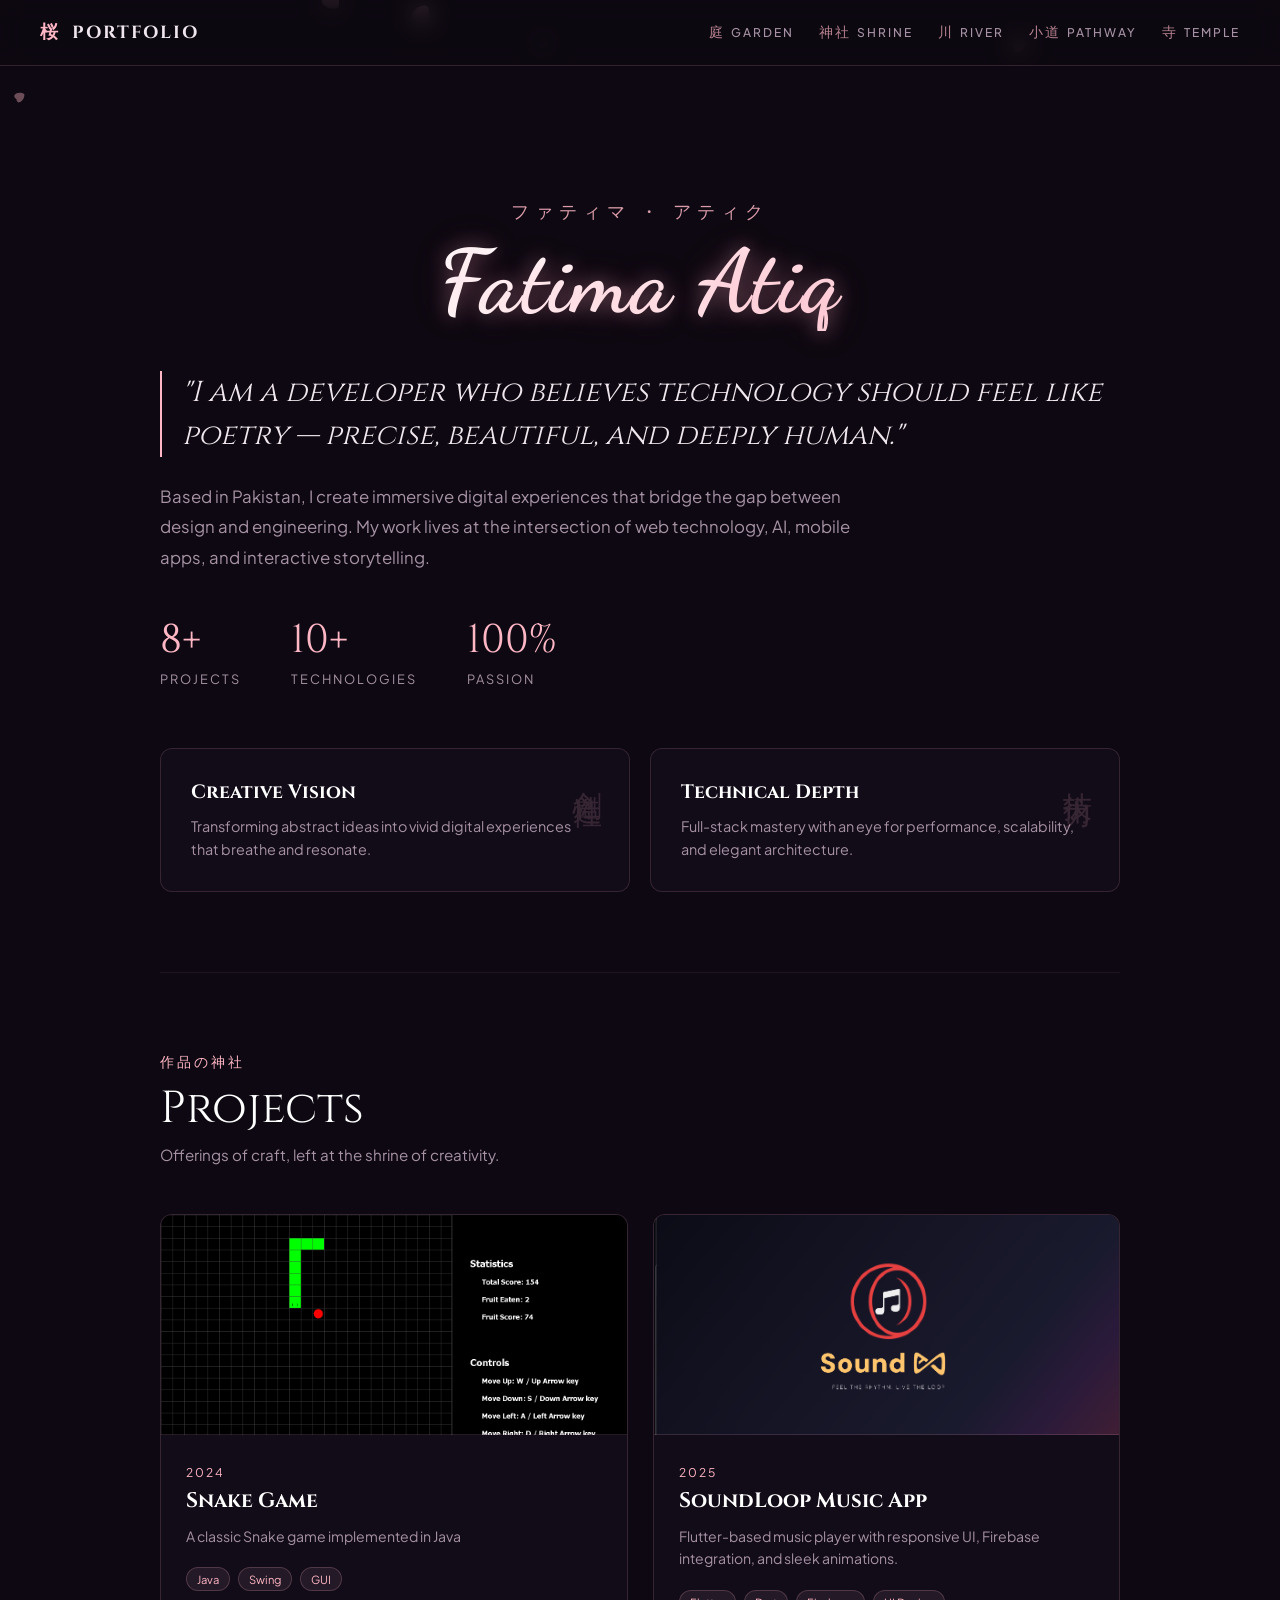
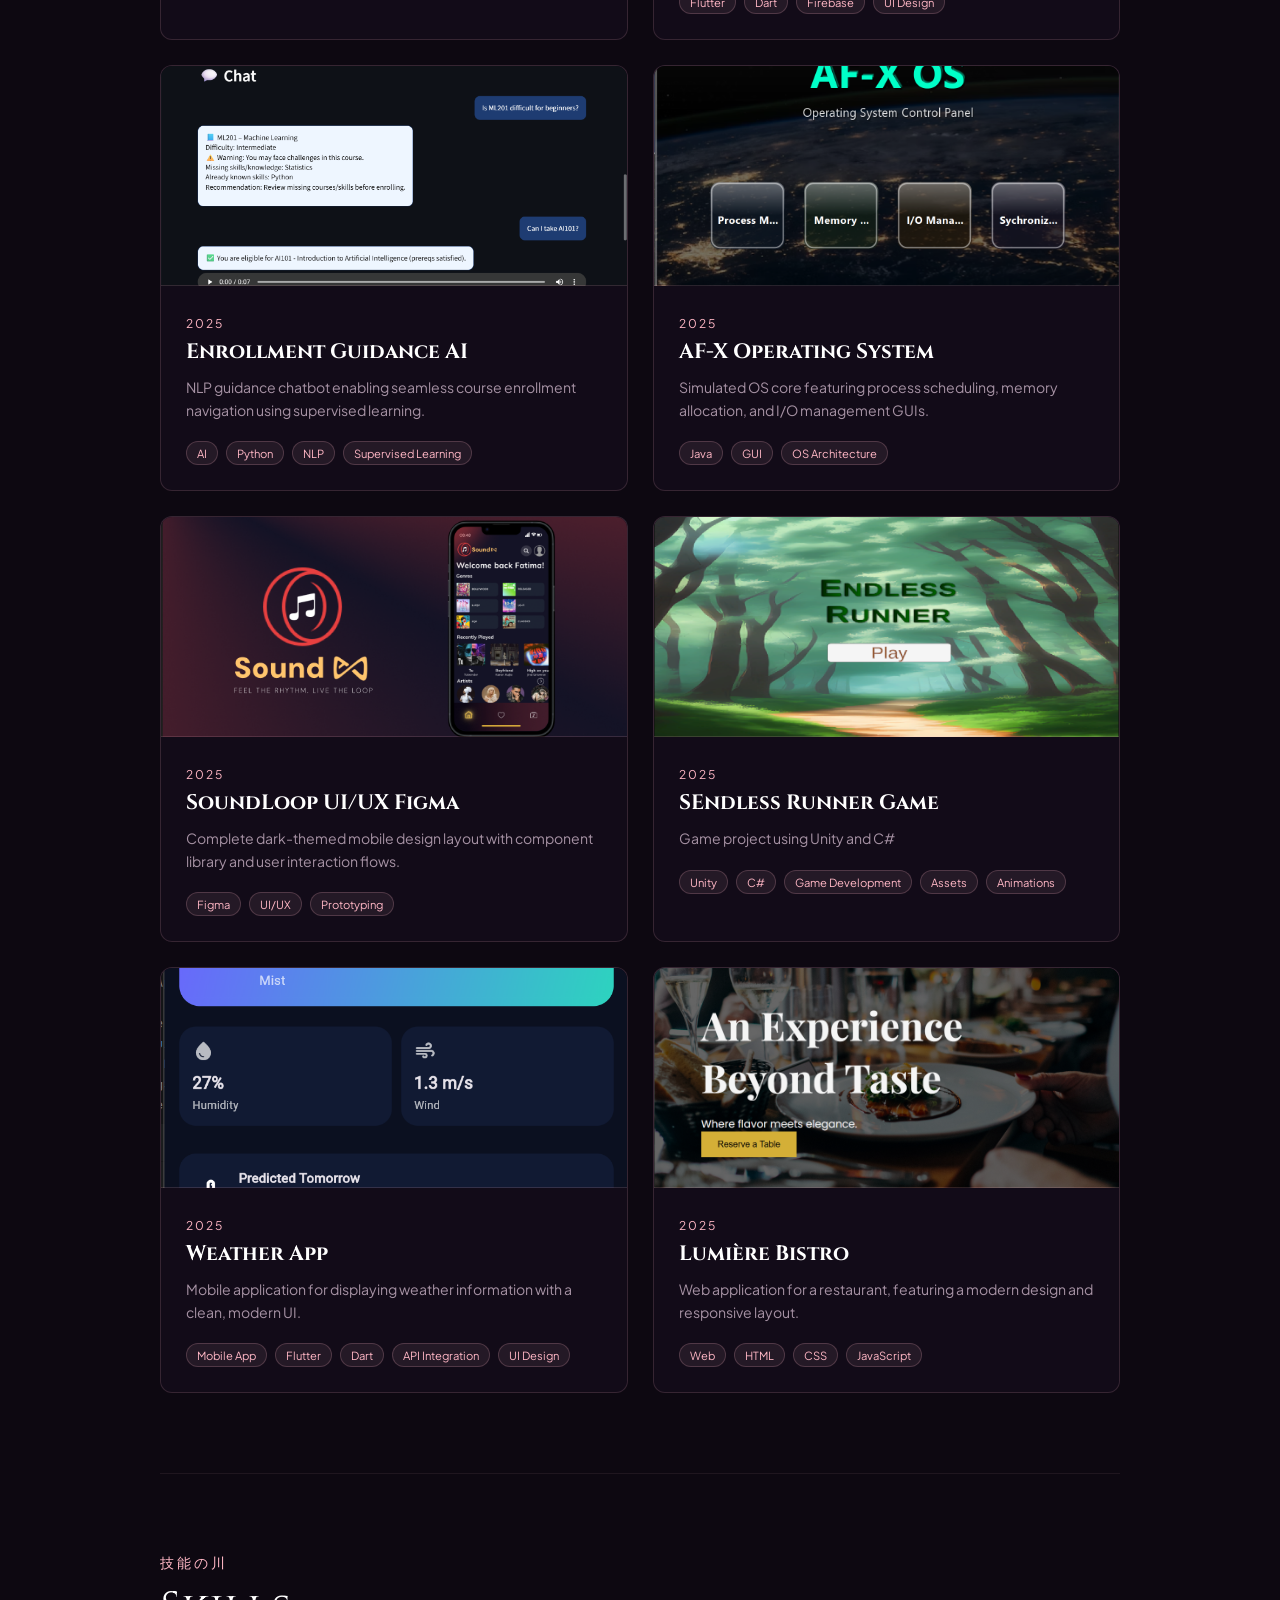
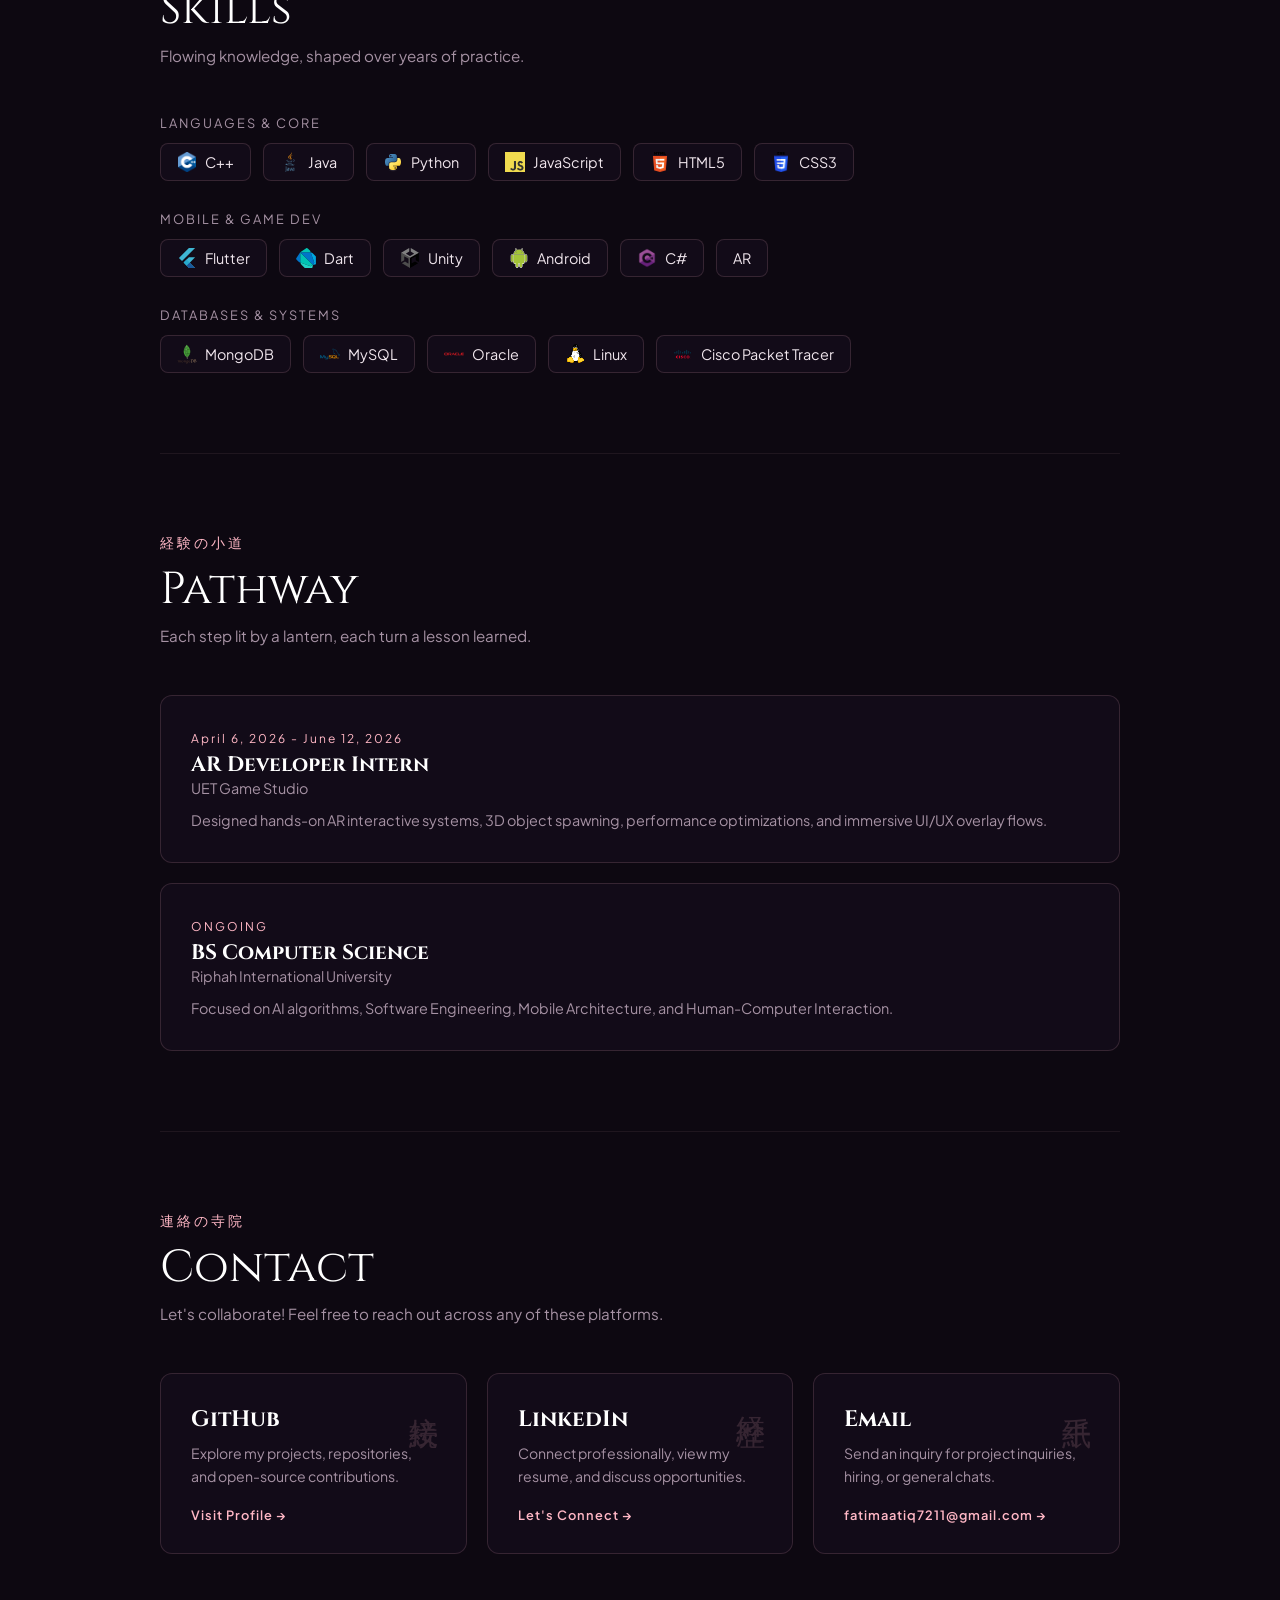
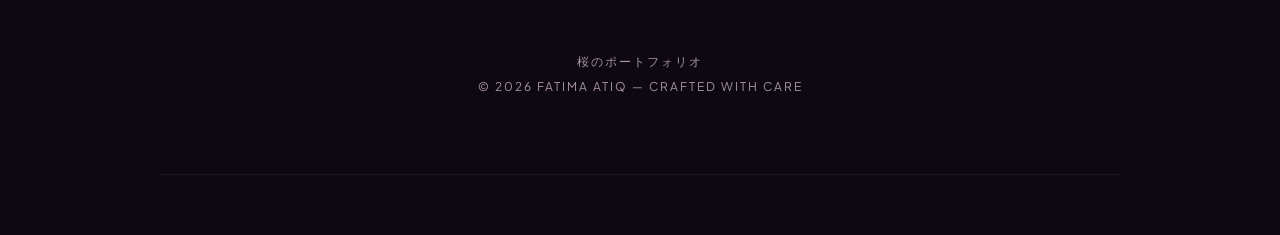
==== commit 804bc9e9: "Update project changes" ====
--- a/index.html
+++ b/index.html
@@ -3,259 +3,303 @@
 <head>
     <meta charset="UTF-8">
     <meta name="viewport" content="width=device-width, initial-scale=1.0">
-    <link rel="stylesheet" href="Portfolio.css">
+    <title>Fatima Atiq — Portfolio</title>
     <link rel="preconnect" href="https://fonts.googleapis.com">
     <link rel="preconnect" href="https://fonts.gstatic.com" crossorigin>
-    <link rel="icon" type="image/png" href="images/favicon.png">
-    <link href="https://fonts.googleapis.com/css2?family=Dancing+Script:wght@400..700&display=swap" rel="stylesheet">
-    <title>Fatima Atiq</title>
+    <link href="https://fonts.googleapis.com/css2?family=Cinzel:wght@400;600;700&family=Plus+Jakarta+Sans:wght@300;400;500;600&display=swap" rel="stylesheet">
+    <link rel="stylesheet" href="Portfolio.css">
+    <link href="https://fonts.googleapis.com/css2?family=Cinzel:wght@400;600;700&family=Dancing+Script:wght@600;700&family=Plus+Jakarta+Sans:wght@300;400;500;600&display=swap" rel="stylesheet">
 </head>
 <body>
-    <div class="main-wrapper">
-        <div class="glass-bg">
-            <div class="panel p1"></div>
-            <div class="panel p2"></div>
-            <div class="panel p3"></div>
+
+    <!-- Dynamic Sakura Particle Canvas -->
+    <canvas id="sakura-canvas"></canvas>
+
+    <!-- Top Navigation Header -->
+    <header class="navbar">
+        <div class="logo">
+            <span class="kanji-icon">桜</span> PORTFOLIO
         </div>
-        <div class="rect">
-            <h1 class="name">Fatima Atiq</h1>
-            <div class="btn-container">
-                <a href="#about" class="btn">
-                    About Me
-                    <span class="top"></span>
-                    <span class="right"></span>
-                    <span class="bottom"></span>
-                    <span class="left"></span>
-                </a>
-                <a href="#projects" class="btn">
-                    Projects
-                    <span class="top"></span>
-                    <span class="right"></span>
-                    <span class="bottom"></span>
-                    <span class="left"></span>
-                </a>
-                <a href="#contact" class="btn">
-                    Contact
-                    <span class="top"></span>
-                    <span class="right"></span>
-                    <span class="bottom"></span>
-                    <span class="left"></span>
-                </a>
-            </div>
-        </div>
-        <div id="about" class="about-section">
-            <div class="about-left">
-                <p class="hi">Hello! I am</p>
-                <h2>Fatima Atiq</h2>
-                <img src="images/my_picture.png" alt="Fatima Atiq" class="profile-pic">
-            </div>
-            <div class="about-right">
-                <div class="about-top">
-                    <h3>About Me</h3>
-                    <p>I’m a Computer Science student passionate about building innovative solutions across AI, web, mobile apps, and game development. I create projects that combine functionality, design, and interactivity—ranging from AI chatbots and full-stack web apps to mobile applications and interactive games. My portfolio reflects my drive to learn, experiment, and deliver technology that makes an impact.</p>
-                </div>
-                <div class="skills-education">
-                    <div class="skills">
-                        <h3>Education</h3>
-                        <ul>
-                            <li>BS Computer Science – Riphah International University (Ongoing)</li>
-                            <li>FSc(Pre-medical) – Punjab Group of Colleges</li>
-                            <li>Matric (Science group) – St. Dominic's Convent Girl's High School</li>
-                        </ul>
-                        <h3>Skills</h3>
-                        <ul>
-                            <img src="images/cpp.png" alt="C++" class="skill-icon" title="C++">
-                            <img src="images/java.png" alt="Java" class="skill-icon" title="Java">
-                            <img src="images/html.png" alt="HTML" class="skill-icon" title="HTML">
-                            <img src="images/css.png" alt="CSS" class="skill-icon" title="CSS">
-                            <img src="images/js.png" alt="JavaScript" class="skill-icon" title="JavaScript">
-                            <img src="images/mongodb.svg" alt="MongoDB" class="skill-icon" title="MongoDB">
-                            <img src="images/mysql.svg" alt="MySQL" class="skill-icon" title="MySQL">
-                            <img src="images/oracle.svg" alt="Oracle" class="skill-icon" title="Oracle">
-                            <img src="images/flutter.svg" alt="Flutter" class="skill-icon" title="Flutter">
-                            <img src="images/dart.svg" alt="Dart" class="skill-icon" title="Dart">
-                            <img src="images/unity.svg" alt="Unity" class="skill-icon" title="Unity">
-                            <img src="images/linux.svg" alt="Linux" class="skill-icon" title="Linux">
-                            <img src="images/flutter.svg" alt="Flutter" class="skill-icon" title="Flutter">
-                            <img src="images/python.svg" alt="Python" class="skill-icon" title="Python">
-                            <img src="images/android.svg" alt="Android" class="skill-icon" title="Android">
-                            <img src="images/illustrator.png" alt="Adobe Illustrator" class="skill-icon" title="Adobe Illustrator">
-                        </ul>
-                    </div>
-                    <div class="education">
-                        <h3>Experience</h3>
-                        <p><b>UET Game Studio</b>       <i>(2 Months)</i></p>
-                        <p>AR Developer </p>
-                        <ul>
-                            <li>Developed and implemented Augmented Reality (AR) 
-                                applications with hands-on experience in interactive AR 
-                                system development.  </li>
-                            <li>Built a complete AR-based system including:</li>
-                            <li>3D model spawning and placement  </li>
-                            <li>Interactive labels and object descriptions  </li>
-                            <li>User Interface (UI) implementation  </li>
-                            <li>Build optimization for improved performance and 
-                                usability  </li>
-                            <li>Worked on integrating AR functionalities to create 
-                                immersive and user-friendly experiences.  </li>
-                            <li>Collaborated on debugging, testing, and optimizing 
-                                application workflows for smooth deployment.  </li>
-                            <li>Gained practical experience in AR development tools, 
-                                asset management, and application optimization. </li>
-                            </p>
-                    </div>
-                </div>
-            </div>
-        </div>
-        <div id="projects">
-            <div class="projects-container">
-                <h2 class="section-title">My Projects</h2>
-                <div class="project-cards">
-                    <a href="https://github.com/FatimaAtiq/SnakeGameJava" class="project-card-link">
-                        <div class="project-card" style="background-image: url('images/snakegame.png');">
-                            <div class="project-overlay">
-                                <h3>Snake Game</h3>
-                                <p>A classic Snake game implemented in Java</p>
-                                <div class="project-tags">
-                                    <span class="tag">OOP</span>
-                                    <span class="tag">Java</span>
-                                    <span class="tag">GUI</span>
-                                </div>
-                            </div>
-                        </div>
-                    </a>
-                    <a href="https://github.com/FatimaAtiq/Course-Enrollment-Guidance-Chatbot" class="project-card-link">
-                        <div class="project-card" style="background-image: url('images/chatbot.png');">
-                            <div class="project-overlay">
-                                <h3>Course Enrollment Guidance Chatbot</h3>
-                                <p>A chatbot that helps students navigate course enrollment processes using natural language processing and AI.</p>
-                                <div class="project-tags">
-                                    <span class="tag">AI</span>
-                                    <span class="tag">Python</span>
-                                    <span class="tag">Supervised Learning</span>
-                                    <span class="tag">Dataset Training</span>
-                                </div>
-                            </div>
-                        </div>
-                    </a>
-                    <a href="https://github.com/FatimaAtiq/SoundLoop" class="project-card-link">
-                        <div class="project-card" style="background-image: url('images/soundloop.png');">
-                            <div class="project-overlay">
-                                <h3>SoundLoop</h3>
-                                <p>Flutter based music app designed with responsive UI</p>
-                                <div class="project-tags">
-                                    <span class="tag">Mobile</span>
-                                    <span class="tag">API Integration</span>
-                                    <span class="tag">Flutter</span>
-                                    <span class="tag">Dart</span>
-                                    <span class="tag">Firebase</span>
-                                    <span class="tag">UI Design</span>
-
-                                </div>
-                            </div>
-                        </div>
-                    </a>
-                    <a href="https://github.com/FatimaAtiq/AF-X_OS" class="project-card-link">
-                        <div class="project-card" style="background-image: url('images/os.png');">
-                            <div class="project-overlay">
-                                <h3>AF-X OS</h3>
-                                <p>Operating System project based on operating system principles</p>
-                                <div class="project-tags">
-                                    <span class="tag">OS</span>
-                                    <span class="tag">Java</span>
-                                    <span class="tag">GUI</span>
-                                    <span class="tag">Process Management</span>
-                                    <span class="tag">Memory Management</span>
-                                    <span class="tag">I/O Management</span>
-                                    <span class="tag">Synchronization</span>
-                                </div>
-                            </div>
-                        </div>
-                    </a>
-                    <a href="https://www.figma.com/design/7XcjqMDRJCw7v1JVSWHyAp/SoundLoop?node-id=456-25&p=f&t=1K4CrUIsP9s95gMO-0" class="project-card-link">
-                        <div class="project-card" style="background-image: url('images/soundloopdesign.png');">
-                            <div class="project-overlay">
-                                <h3>SoundLoop UI Design</h3>
-                                <p>UI design for the SoundLoop mobile app</p>
-                                <div class="project-tags">
-                                    <span class="tag">UI/UX</span>
-                                    <span class="tag">Figma</span>
-                                    <span class="tag">Music App</span>
-                                </div>
-                            </div>
-                        </div>
-                    </a>
-                        <div class="project-card" style="background-image: url('images/endlessrunner.png');">
-                            <div class="project-overlay">
-                                <h3>Endless Runner Game</h3>
-                                <p>Game project using Unity and C#</p>
-                                <div class="project-tags">
-                                    <span class="tag">Game Development</span>
-                                    <span class="tag">Unity</span>
-                                    <span class="tag">C#</span>
-                                    <span class="tag">Assets</span>
-                                    <span class="tag">Animations</span>
-                                </div>
-                            </div>
-                        </div>
-                    <a href="https://github.com/FatimaAtiq/Weather-App" class="project-card-link">
-                        <div class="project-card" style="background-image: url('images/weatherapp.png');">
-                            <div class="project-overlay">
-                                <h3>Weather App</h3>
-                                <p>Mobile weather application project</p>
-                                <div class="project-tags">
-                                    <span class="tag">Mobile App</span>
-                                    <span class="tag">Flutter</span>
-                                    <span class="tag">Dart</span>
-                                    <span class="tag">API Integration</span>
-                                    <span class="tag">UI Design</span>
-                                </div>
-                            </div>
-                        </div>
-                    </a>
-                    <a href="https://github.com/FatimaAtiq/Lumiere-Bistro" class="project-card-link">
-                        <div class="project-card" style="background-image: url('images/Lumière_Bistro.png');">
-                            <div class="project-overlay">
-                                <h3>Lumière Bistro</h3>
-                                <p>Restaurant website project</p>
-                                <div class="project-tags">
-                                    <span class="tag">Web</span>
-                                    <span class="tag">HTML</span>
-                                    <span class="tag">CSS</span>
-                                    <span class="tag">JavaScript</span>
-                                </div>
-                            </div>
-                        </div>
-                    </a>
-                </div>
-            </div>
-        </div>
-        <div id="contact" class="contact-section">
-            <h2 class="contact-title">Get in Touch</h2>
-            <p class="contact-subtitle">Let's collaborate! I am always open to discussing exciting projects and new opportunities</p>
-            <p class="contact-subtitle">Feel free to connect with me through any of the platforms below.</p>
-            <div class="contact-location">
-                <img src="images/location.png" alt="Location" class="location-icon">
-                <span>Lahore, Pakistan</span>
-            </div>
+        <nav class="nav-links">
+            <a href="#garden"><span class="jp-nav">庭</span> GARDEN</a>
+            <a href="#shrine"><span class="jp-nav">神社</span> SHRINE</a>
+            <a href="#river"><span class="jp-nav">川</span> RIVER</a>
+            <a href="#pathway"><span class="jp-nav">小道</span> PATHWAY</a>
+            <a href="#temple"><span class="jp-nav">寺</span> TEMPLE</a>
+        </nav>
+    </header>
+
+    <main class="content-wrapper">
+
+        <!-- GARDEN SECTION (Hero / About) -->
+        <section id="garden" class="section">
+            <div class="hero-container">
+                <div class="hero-header-centered">
+                    <span class="hero-name-subtitle">ファティマ ・ アティク</span>
+                    <h1 class="hero-title">Fatima Atiq</h1>
+                </div>
+                <blockquote class="hero-quote">
+                    "I am a developer who believes technology should feel like poetry — precise, beautiful, and deeply human."
+                </blockquote>
+                
+                <p class="hero-bio">
+                    Based in Pakistan, I create immersive digital experiences that bridge the gap between design and engineering. My work lives at the intersection of web technology, AI, mobile apps, and interactive storytelling.
+                </p>
+
+                <div class="stats-row">
+                    <div class="stat-item">
+                        <span class="stat-num">8+</span>
+                        <span class="stat-label">Projects</span>
+                    </div>
+                    <div class="stat-item">
+                        <span class="stat-num">10+</span>
+                        <span class="stat-label">Technologies</span>
+                    </div>
+                    <div class="stat-item">
+                        <span class="stat-num">100%</span>
+                        <span class="stat-label">Passion</span>
+                    </div>
+                </div>
+
+                <div class="glass-grid">
+                    <div class="glass-card">
+                        <span class="vertical-kanji">創造性</span>
+                        <h3>Creative Vision</h3>
+                        <p>Transforming abstract ideas into vivid digital experiences that breathe and resonate.</p>
+                    </div>
+                    <div class="glass-card">
+                        <span class="vertical-kanji">技術力</span>
+                        <h3>Technical Depth</h3>
+                        <p>Full-stack mastery with an eye for performance, scalability, and elegant architecture.</p>
+                    </div>
+                </div>
+            </div>
+        </section>
+
+        <!-- SHRINE SECTION (Projects) -->
+        <section id="shrine" class="section">
+            <div class="section-header">
+                <span class="jp-sub">作品の神社</span>
+                <h2>Projects</h2>
+                <p class="section-desc">Offerings of craft, left at the shrine of creativity.</p>
+            </div>
+
+            <div class="projects-grid">
+
+                <a href="https://github.com/FatimaAtiq/SnakeGameJava" target="_blank" class="project-card">
+                    <div class="project-img" style="background-image: url('images/snakegame.png');"></div>
+                    <div class="project-content">
+                        <span class="project-year">2024</span>
+                        <h3>Snake Game</h3>
+                        <p>A classic Snake game implemented in Java</p>
+                        <div class="tags">
+                            <span>Java</span><span>Swing</span><span>GUI</span>
+                        </div>
+                    </div>
+                </a>
+                <!-- Project 1 -->
+                <a href="https://github.com/FatimaAtiq/SoundLoop" target="_blank" class="project-card">
+                    <div class="project-img" style="background-image: url('images/soundloop.png');"></div>
+                    <div class="project-content">
+                        <span class="project-year">2025</span>
+                        <h3>SoundLoop Music App</h3>
+                        <p>Flutter-based music player with responsive UI, Firebase integration, and sleek animations.</p>
+                        <div class="tags">
+                            <span>Flutter</span><span>Dart</span><span>Firebase</span><span>UI Design</span>
+                        </div>
+                    </div>
+                </a>
+
+                <!-- Project 2 -->
+                <a href="https://github.com/FatimaAtiq/Course-Enrollment-Guidance-Chatbot" target="_blank" class="project-card">
+                    <div class="project-img" style="background-image: url('images/chatbot.png');"></div>
+                    <div class="project-content">
+                        <span class="project-year">2025</span>
+                        <h3>Enrollment Guidance AI</h3>
+                        <p>NLP guidance chatbot enabling seamless course enrollment navigation using supervised learning.</p>
+                        <div class="tags">
+                            <span>AI</span><span>Python</span><span>NLP</span><span>Supervised Learning</span>
+                        </div>
+                    </div>
+                </a>
+
+                <!-- Project 3 -->
+                <a href="https://github.com/FatimaAtiq/AF-X_OS" target="_blank" class="project-card">
+                    <div class="project-img" style="background-image: url('images/os.png');"></div>
+                    <div class="project-content">
+                        <span class="project-year">2025</span>
+                        <h3>AF-X Operating System</h3>
+                        <p>Simulated OS core featuring process scheduling, memory allocation, and I/O management GUIs.</p>
+                        <div class="tags">
+                            <span>Java</span><span>GUI</span><span>OS Architecture</span>
+                        </div>
+                    </div>
+                </a>
+
+                <!-- Project 4 -->
+                <a href="https://www.figma.com/design/7XcjqMDRJCw7v1JVSWHyAp/SoundLoop" target="_blank" class="project-card">
+                    <div class="project-img" style="background-image: url('images/soundloopdesign.png');"></div>
+                    <div class="project-content">
+                        <span class="project-year">2025</span>
+                        <h3>SoundLoop UI/UX Figma</h3>
+                        <p>Complete dark-themed mobile design layout with component library and user interaction flows.</p>
+                        <div class="tags">
+                            <span>Figma</span><span>UI/UX</span><span>Prototyping</span>
+                        </div>
+                    </div>
+                </a>
+                <a href="#" target="_blank" class="project-card">
+                    <div class="project-img" style="background-image: url('images/endlessrunner.png');"></div>
+                    <div class="project-content">
+                        <span class="project-year">2025</span>
+                        <h3>SEndless Runner Game</h3>
+                        <p>Game project using Unity and C#</p>
+                        <div class="tags">
+                            <span>Unity</span><span>C#</span><span>Game Development</span><span class="tag">Assets</span><span class="tag">Animations</span>
+                        </div>
+                    </div>
+                </a>
+                <a href="https://github.com/FatimaAtiq/Weather-App" target="_blank" class="project-card">
+                    <div class="project-img" style="background-image: url('images/weatherapp.png');"></div>
+                    <div class="project-content">
+                        <span class="project-year">2025</span>
+                        <h3>Weather App</h3>
+                        <p>Mobile application for displaying weather information with a clean, modern UI.</p>
+                        <div class="tags">
+                            <span class="tag">Mobile App</span><span class="tag">Flutter</span><span class="tag">Dart</span><span class="tag">API Integration</span><span class="tag">UI Design</span>
+                        </div>
+                    </div>
+                </a>
+                <a href="https://github.com/FatimaAtiq/Lumiere-Bistro" target="_blank" class="project-card">
+                    <div class="project-img" style="background-image: url('images/Lumière_Bistro.png');"></div>
+                    <div class="project-content">
+                        <span class="project-year">2025</span>
+                        <h3>Lumière Bistro</h3>
+                        <p>Web application for a restaurant, featuring a modern design and responsive layout.</p>
+                        <div class="tags">
+                            <span class="tag">Web</span><span class="tag">HTML</span><span class="tag">CSS</span><span class="tag">JavaScript</span>
+                        </div>
+                    </div>
+                </a>
+            </div>
+        </section>
+
+        <!-- RIVER SECTION (Skills) -->
+        <section id="river" class="section">
+            <div class="section-header">
+                <span class="jp-sub">技能の川</span>
+                <h2>Skills</h2>
+                <p class="section-desc">Flowing knowledge, shaped over years of practice.</p>
+            </div>
+
+            <div class="skills-wrapper">
+                <div class="skill-group">
+                    <span class="group-title">Languages & Core</span>
+                    <div class="skill-chips">
+                        <span class="chip"><img src="images/cpp.png" alt=""> C++</span>
+                        <span class="chip"><img src="images/java.png" alt=""> Java</span>
+                        <span class="chip"><img src="images/python.svg" alt=""> Python</span>
+                        <span class="chip"><img src="images/js.png" alt=""> JavaScript</span>
+                        <span class="chip"><img src="images/html.png" alt=""> HTML5</span>
+                        <span class="chip"><img src="images/css.png" alt=""> CSS3</span>
+                    </div>
+                </div>
+
+                <div class="skill-group">
+                    <span class="group-title">Mobile & Game Dev</span>
+                    <div class="skill-chips">
+                        <span class="chip"><img src="images/flutter.svg" alt=""> Flutter</span>
+                        <span class="chip"><img src="images/dart.svg" alt=""> Dart</span>
+                        <span class="chip"><img src="images/unity.svg" alt=""> Unity</span>
+                        <span class="chip"><img src="images/android.svg" alt=""> Android</span>
+                        <span class="chip"><img src="images/Csharp.png" alt=""> C#</span>
+                        <span class="chip"> AR</span>
+                    </div>
+                </div>
+
+                <div class="skill-group">
+                    <span class="group-title">Databases & Systems</span>
+                    <div class="skill-chips">
+                        <span class="chip"><img src="images/mongodb.svg" alt=""> MongoDB</span>
+                        <span class="chip"><img src="images/mysql.svg" alt=""> MySQL</span>
+                        <span class="chip"><img src="images/oracle.svg" alt=""> Oracle</span>
+                        <span class="chip"><img src="images/linux.svg" alt=""> Linux</span>
+                        <span class="chip"><img src="images/cisco.png" alt=""> Cisco Packet Tracer</span>
+                    </div>
+                </div>
+            </div>
+        </section>
+
+        <!-- PATHWAY SECTION (Experience / Education) -->
+        <section id="pathway" class="section">
+            <div class="section-header">
+                <span class="jp-sub">経験の小道</span>
+                <h2>Pathway</h2>
+                <p class="section-desc">Each step lit by a lantern, each turn a lesson learned.</p>
+            </div>
+
+            <div class="timeline">
+                <div class="timeline-card">
+                    <span class="timeline-date">April 6, 2026 - June 12, 2026</span>
+                    <h3>AR Developer Intern</h3>
+                    <h4>UET Game Studio</h4>
+                    <p>Designed hands-on AR interactive systems, 3D object spawning, performance optimizations, and immersive UI/UX overlay flows.</p>
+                </div>
+
+                <div class="timeline-card">
+                    <span class="timeline-date">ONGOING</span>
+                    <h3>BS Computer Science</h3>
+                    <h4>Riphah International University</h4>
+                    <p>Focused on AI algorithms, Software Engineering, Mobile Architecture, and Human-Computer Interaction.</p>
+                </div>
+            </div>
+        </section>
+
+        <!-- TEMPLE SECTION (Contact) -->
+        <section id="temple" class="section">
+            <div class="section-header">
+                <span class="jp-sub">連絡の寺院</span>
+                <h2>Contact</h2>
+                <p class="section-desc">Let's collaborate! Feel free to reach out across any of these platforms.</p>
+            </div>
+
             <div class="contact-cards">
                 <a href="https://github.com/FatimaAtiq" target="_blank" class="contact-card">
-                    <img src="images/github.png" alt="GitHub">
-                    <h3>GitHub</h3>
-                    <p>Check out my projects and repositories</p>
-                </a>
+                    <span class="vertical-kanji">接続</span>
+                    <div>
+                        <h3>GitHub</h3>
+                        <p>Explore my projects, repositories, and open-source contributions.</p>
+                    </div>
+                    <span class="contact-action">Visit Profile →</span>
+                </a>
+
                 <a href="https://www.linkedin.com/in/fatimaatiq/" target="_blank" class="contact-card">
-                    <img src="images/linkedin.jpg" alt="LinkedIn">
-                    <h3>LinkedIn</h3>
-                    <p>Connect professionally and view my resume</p>
-                </a>
+                    <span class="vertical-kanji">経歴</span>
+                    <div>
+                        <h3>LinkedIn</h3>
+                        <p>Connect professionally, view my resume, and discuss opportunities.</p>
+                    </div>
+                    <span class="contact-action">Let's Connect →</span>
+                </a>
+
                 <a href="mailto:fatimaatiq7211@gmail.com" class="contact-card">
-                    <img src="images/mail.png" alt="Email">
-                    <h3>Email</h3>
-                    <p>Send me an email for collaborations or inquiries</p>
-                </a>
-            </div>
-        </div>
-    </div>
+                    <span class="vertical-kanji">手紙</span>
+                    <div>
+                        <h3>Email</h3>
+                        <p>Send an inquiry for project inquiries, hiring, or general chats.</p>
+                    </div>
+                    <span class="contact-action">fatimaatiq7211@gmail.com →</span>
+                </a>
+            </div>
+
+            <footer class="footer">
+                <p class="footer-jp">桜のポートフォリオ</p>
+                <p>© 2026 FATIMA ATIQ — CRAFTED WITH CARE</p>
+            </footer>
+        </section>
+
+    </main>
+
+    <script src="script.js"></script>
 </body>
 </html>
--- a/Portfolio.css
+++ b/Portfolio.css
@@ -1,602 +1,509 @@
+:root {
+    --bg-color: #0d0811;
+    --card-bg: rgba(25, 16, 31, 0.55);
+    --card-border: rgba(255, 183, 197, 0.15);
+    --accent-pink: #ffb7c5;
+    --accent-glow: #ff7597;
+    --text-primary: #f0e6ed;
+    --text-muted: #a692a4;
+    --font-heading: 'Cinzel', serif;
+    --font-body: 'Plus Jakarta Sans', sans-serif;
+}
+
+* {
+    box-sizing: border-box;
+    margin: 0;
+    padding: 0;
+}
+
 html {
     scroll-behavior: smooth;
-    height: 100%;
-    scroll-padding-top: 80px; /* adjust to navbar height */
+    background-color: var(--bg-color);
+    color: var(--text-primary);
+    font-family: var(--font-body);
 }
 
 body {
-    font-family: 'Arial', sans-serif;
-    margin: 0;
-    padding: 0;
-    min-height: 100vh;
+    position: relative;
+    overflow-x: hidden;
+}
+
+/* Background Canvas */
+#sakura-canvas {
+    position: fixed;
+    top: 0;
+    left: 0;
+    width: 100vw;
+    height: 100vh;
+    pointer-events: none;
+    z-index: 0;
+}
+
+/* Navbar */
+.navbar {
+    position: fixed;
+    top: 0;
+    width: 100%;
+    display: flex;
+    justify-content: space-between;
+    align-items: center;
+    padding: 20px 40px;
+    background: rgba(13, 8, 17, 0.75);
+    backdrop-filter: blur(12px);
+    border-bottom: 1px solid var(--card-border);
+    z-index: 100;
+}
+
+.logo {
+    font-family: var(--font-heading);
+    font-weight: 700;
+    letter-spacing: 2px;
+    font-size: 1.1rem;
+    color: var(--text-primary);
+}
+
+.kanji-icon {
+    color: var(--accent-pink);
+    margin-right: 6px;
+}
+
+.nav-links {
+    display: flex;
+    gap: 25px;
+}
+
+.nav-links a {
+    text-decoration: none;
+    color: var(--text-muted);
+    font-size: 0.75rem;
+    letter-spacing: 2px;
+    font-weight: 500;
+    transition: color 0.3s ease;
+    display: flex;
+    align-items: center;
+    gap: 6px;
+}
+
+.jp-nav {
+    font-size: 0.85rem;
+    color: var(--accent-pink);
+    opacity: 0.7;
+}
+
+.nav-links a:hover {
+    color: var(--accent-pink);
+}
+
+/* Layout */
+.content-wrapper {
+    position: relative;
+    z-index: 1;
+    max-width: 1000px;
+    margin: 0 auto;
+    padding: 120px 20px 60px;
+}
+
+.section {
+    padding: 80px 0;
+    border-bottom: 1px solid rgba(255, 183, 197, 0.08);
+}
+
+.section-header {
+    margin-bottom: 50px;
+}
+
+.jp-sub {
+    font-size: 0.85rem;
+    color: var(--accent-pink);
+    letter-spacing: 3px;
+    display: block;
+    margin-bottom: 6px;
+}
+
+.section-header h2 {
+    font-family: var(--font-heading);
+    font-size: 2.8rem;
+    font-weight: 400;
     color: #ffffff;
-    overflow-x: hidden;
-    overflow-y: auto;
-    position: relative;
-    height: 100%;
-    background: #000814; 
-}
-.main-wrapper {
-    min-height: 100vh;
-    overflow-y: auto;
-}
-body::before,
-body::after {
-    content: "";
-    position: absolute;
-    width: 150%; 
-    height: 150%;
-    top: -30%;         
-    left: -25%;
-    border-radius: 50%;
-    opacity: 0.5;
-    z-index: -1;
-    background: radial-gradient(circle, rgba(0, 85, 255, 0.4), transparent 70%);
-    animation: float 25s ease-in-out infinite alternate;
-}
-
-body::after {
-    background: radial-gradient(circle, rgba(50, 0, 255, 0.35), transparent 70%);
-    animation-duration: 30s;
-}
-
-@keyframes float {
-    0% {
-        transform: translate(0, 0) scale(1);
-    }
-    50% {
-        transform: translate(15%, 8%) scale(1.05);
-    }
-    100% {
-        transform: translate(0, 10%) scale(1);
-    }
-}
-
-.rect {
-    width: 90%;
-    max-width: 1200px;
-    min-height: 600px;
-    background: linear-gradient(
-        180deg,
-        rgba(255, 255, 255, 0.06),
-        rgba(0, 0, 0, 0.35)
-    );
-    border: 1px solid rgba(255, 255, 255, 0.25);
-    margin: 40px auto;
-    border-radius: 30px;
-    padding: 30px;
-
-    box-shadow: 0 20px 50px rgba(0, 0, 0, 0.6);
-}
-
-.name {
-    font-size: 100px;
+}
+
+.section-desc {
+    color: var(--text-muted);
+    font-size: 0.95rem;
+    margin-top: 6px;
+}
+
+/* Hero / Garden Section */
+.hero-header-centered {
+    text-align: center;
+    margin-bottom: 40px;
+}
+
+.hero-name-subtitle {
+    display: block;
+    color: var(--accent-pink);
+    font-size: 1.1rem;
+    letter-spacing: 6px;
+    margin-bottom: 10px;
+    opacity: 0.85;
+}
+
+.hero-title {
+    font-family: 'Dancing Script', cursive;
+    font-size: 5.5rem;
     font-weight: 700;
-    text-align: center;
-    margin-bottom: 20px;
-    font-family: 'Dancing Script', cursive;
-
-    background: linear-gradient(
-        135deg,
-        #e6e9f0,
-        #cfd9df,
-        #ffffff
-    );
-    background-clip: text;
+    line-height: 1.1;
+    color: #ffffff;
+    letter-spacing: 2px;
+    background: linear-gradient(135deg, #ffffff 30%, #ffb7c5 100%);
     -webkit-background-clip: text;
     -webkit-text-fill-color: transparent;
-
-    text-shadow:
-        0 2px 6px rgba(0, 0, 0, 0.45),
-        0 0 12px rgba(255, 255, 255, 0.08);
-
-    letter-spacing: 1.2px;
-}
-
-/*Button Styles*/
-
-.btn-container {
-    display: flex;
-    justify-content: center;
+    text-shadow: 
+        0 0 20px rgba(255, 183, 197, 0.4),
+        0 0 40px rgba(255, 117, 151, 0.2);
+}
+
+.hero-quote {
+    font-family: var(--font-heading);
+    font-size: 1.8rem;
+    line-height: 1.5;
+    color: var(--text-primary);
+    margin-bottom: 25px;
+    font-style: italic;
+    border-left: 2px solid var(--accent-pink);
+    padding-left: 20px;
+}
+
+.hero-bio {
+    color: var(--text-muted);
+    line-height: 1.8;
+    max-width: 700px;
+    font-size: 1.05rem;
+    margin-bottom: 40px;
+}
+
+@media (max-width: 768px) {
+    .hero-title {
+        font-size: 3.8rem;
+    }
+    .hero-name-subtitle {
+        font-size: 0.95rem;
+        letter-spacing: 4px;
+    }
+}
+
+.stats-row {
+    display: flex;
+    gap: 50px;
+    margin-bottom: 60px;
+}
+
+.stat-num {
+    font-family: var(--font-heading);
+    font-size: 2.5rem;
+    color: var(--accent-pink);
+    display: block;
+}
+
+.stat-label {
+    font-size: 0.8rem;
+    letter-spacing: 2px;
+    color: var(--text-muted);
+    text-transform: uppercase;
+}
+
+.glass-grid {
+    display: grid;
+    grid-template-columns: 1fr 1fr;
+    gap: 20px;
+}
+
+.glass-card {
+    background: var(--card-bg);
+    border: 1px solid var(--card-border);
+    backdrop-filter: blur(10px);
+    border-radius: 12px;
+    padding: 30px;
+    position: relative;
+    overflow: hidden;
+}
+
+.vertical-kanji {
+    position: absolute;
+    right: 20px;
+    top: 20px;
+    writing-mode: vertical-rl;
+    font-size: 1.8rem;
+    opacity: 0.15;
+    color: var(--accent-pink);
+    letter-spacing: 4px;
+}
+
+.glass-card h3 {
+    font-family: var(--font-heading);
+    font-size: 1.2rem;
+    margin-bottom: 10px;
+    color: #ffffff;
+}
+
+.glass-card p {
+    color: var(--text-muted);
+    font-size: 0.9rem;
+    line-height: 1.6;
+}
+
+/* Projects Section */
+.projects-grid {
+    display: grid;
+    grid-template-columns: repeat(auto-fit, minmax(420px, 1fr));
     gap: 25px;
-    margin-top: 40px;
-}
-
-.btn {
-    position: relative;
+}
+
+.project-card {
+    text-decoration: none;
+    background: var(--card-bg);
+    border: 1px solid var(--card-border);
+    border-radius: 12px;
+    overflow: hidden;
+    transition: transform 0.4s ease, border-color 0.4s ease, box-shadow 0.4s ease;
+    display: flex;
+    flex-direction: column;
+}
+
+.project-card:hover {
+    transform: translateY(-6px);
+    border-color: var(--accent-pink);
+    box-shadow: 0 10px 30px rgba(255, 117, 151, 0.15);
+}
+
+.project-img {
+    height: 220px;
+    background-size: cover;
+    background-position: center;
+    border-bottom: 1px solid var(--card-border);
+}
+
+.project-content {
+    padding: 25px;
+}
+
+.project-year {
+    font-size: 0.75rem;
+    color: var(--accent-pink);
+    letter-spacing: 2px;
+}
+
+.project-content h3 {
+    font-family: var(--font-heading);
+    font-size: 1.3rem;
+    color: #fff;
+    margin: 6px 0 10px;
+}
+
+.project-content p {
+    color: var(--text-muted);
+    font-size: 0.88rem;
+    line-height: 1.6;
+    margin-bottom: 20px;
+}
+
+.tags {
+    display: flex;
+    flex-wrap: wrap;
+    gap: 8px;
+}
+
+.tags span {
+    font-size: 0.7rem;
+    background: rgba(255, 183, 197, 0.08);
+    border: 1px solid rgba(255, 183, 197, 0.2);
+    color: var(--accent-pink);
+    padding: 4px 10px;
+    border-radius: 20px;
+}
+
+/* Skills Section */
+.skills-wrapper {
+    display: flex;
+    flex-direction: column;
+    gap: 30px;
+}
+
+.group-title {
+    font-size: 0.8rem;
+    letter-spacing: 2px;
+    color: var(--text-muted);
+    text-transform: uppercase;
+    display: block;
+    margin-bottom: 12px;
+}
+
+.skill-chips {
+    display: flex;
+    flex-wrap: wrap;
+    gap: 12px;
+}
+
+.chip {
     display: inline-flex;
     align-items: center;
+    gap: 8px;
+    background: var(--card-bg);
+    border: 1px solid var(--card-border);
+    padding: 8px 16px;
+    border-radius: 8px;
+    font-size: 0.9rem;
+    color: var(--text-primary);
+}
+
+.chip img {
+    width: 20px;
+    height: 20px;
+    object-fit: contain;
+}
+
+/* Timeline / Pathway */
+.timeline {
+    display: flex;
+    flex-direction: column;
+    gap: 20px;
+}
+
+.timeline-card {
+    background: var(--card-bg);
+    border: 1px solid var(--card-border);
+    padding: 30px;
+    border-radius: 12px;
+}
+
+.timeline-date {
+    font-size: 0.75rem;
+    color: var(--accent-pink);
+    letter-spacing: 2px;
+}
+
+.timeline-card h3 {
+    font-family: var(--font-heading);
+    font-size: 1.3rem;
+    color: #fff;
+    margin-top: 4px;
+}
+
+.timeline-card h4 {
+    font-size: 0.9rem;
+    color: var(--text-muted);
+    font-weight: 400;
+    margin-bottom: 12px;
+}
+
+.timeline-card p {
+    color: var(--text-muted);
+    font-size: 0.9rem;
+    line-height: 1.6;
+}
+
+/* Contact / Temple */
+/* Contact Cards Grid */
+.contact-cards {
+    display: grid;
+    grid-template-columns: repeat(auto-fit, minmax(280px, 1fr));
+    gap: 20px;
+    margin-bottom: 60px;
+}
+
+.contact-card {
+    background: var(--card-bg);
+    border: 1px solid var(--card-border);
+    backdrop-filter: blur(10px);
+    border-radius: 12px;
+    padding: 30px;
+    text-decoration: none;
+    color: var(--text-primary);
+    position: relative;
+    overflow: hidden;
+    display: flex;
+    flex-direction: column;
+    justify-content: space-between;
+    min-height: 180px;
+    transition: transform 0.4s ease, border-color 0.4s ease, box-shadow 0.4s ease;
+}
+
+.contact-card:hover {
+    transform: translateY(-6px);
+    border-color: var(--accent-pink);
+    box-shadow: 0 10px 30px rgba(255, 117, 151, 0.15);
+}
+
+.contact-card h3 {
+    font-family: var(--font-heading);
+    font-size: 1.4rem;
+    color: #ffffff;
+    margin-bottom: 8px;
+}
+
+.contact-card p {
+    color: var(--text-muted);
+    font-size: 0.88rem;
+    line-height: 1.6;
+    margin-bottom: 20px;
+}
+
+.contact-action {
+    font-size: 0.8rem;
+    color: var(--accent-pink);
+    letter-spacing: 1px;
+    font-weight: 600;
+    transition: color 0.3s ease;
+}
+
+.contact-card:hover .contact-action {
+    color: #ffffff;
+}
+
+/* Footer */
+.footer {
+    text-align: center;
+    padding-top: 40px;
+}
+
+.footer-jp {
+    font-size: 1.2rem;
+    color: var(--accent-pink);
+    margin-bottom: 8px;
+    letter-spacing: 4px;
+}
+
+.footer p {
+    font-size: 0.75rem;
+    color: var(--text-muted);
+    letter-spacing: 2px;
+}
+
+.social-links {
+    display: flex;
     justify-content: center;
-    margin-top: 70px;
-    padding: 0 40px;         
-    height: 60px;           
-    min-width: 180px;        
-    font-size: 18px;         
-    font-weight: 600;
+    gap: 20px;
+    margin-top: 20px;
+}
+
+.social-links a {
+    color: var(--text-muted);
     text-decoration: none;
-    color: #ffffff;
-    background:rgba(112, 111, 111, 0.169);
-    border-radius: 30px;
-    cursor: pointer;
-    overflow: hidden;
-    transition: transform 0.4s ease, box-shadow 0.4s ease;
-}
-
-.btn span {
-    position: absolute;
-    display: block;
-    background: #00d2ff;
-    opacity: 0.8;
-    box-shadow: 0 0 8px #00d2ff, 0 0 15px #00d2ff, 0 0 25px #00d2ff;
-}
-
-.btn span.top {
-    top: 0;
-    left: -100%;
-    width: 100%;
-    height: 2px;
-}
-
-.btn span.right {
-    top: -100%;
-    right: 0;
-    width: 2px;
-    height: 100%;
-}
-
-.btn span.bottom {
-    bottom: 0;
-    right: -100%;
-    width: 100%;
-    height: 2px;
-}
-
-.btn span.left {
-    bottom: -100%;
-    left: 0;
-    width: 2px;
-    height: 100%;
-}
-
-.btn:hover span.top {
-    left: 0;
-    transition: left 0.4s ease 0s;
-}
-.btn:hover span.right {
-    top: 0;
-    transition: top 0.4s ease 0.15s;
-}
-.btn:hover span.bottom {
-    right: 0;
-    transition: right 0.4s ease 0.3s;
-}
-.btn:hover span.left {
-    bottom: 0;
-    transition: bottom 0.4s ease 0.45s;
-}
-
-.btn:hover {
-    transform: translateY(-4px) scale(1.03);
-    box-shadow: 0 8px 25px rgba(0, 210, 255, 0.5);
-    color:#00d2ff;
-}
-
-/* ========== Responsive Enhancements ========== */
-
-/* Tablets */
-@media (max-width: 992px) {
-    .btn-container {
-        gap: 18px;
-        flex-wrap: wrap;
-    }
-
-    .btn {
-        height: 55px;
-        min-width: 160px;
-        font-size: 16px;
-        padding: 0 30px;
-        margin-top: 50px;
-    }
-}
-
-/* Mobile Devices */
-@media (max-width: 600px) {
-    .btn-container {
-        flex-direction: column;
-        align-items: center;
-        gap: 15px;
-    }
-
-    .btn {
-        width: 90%;
-        max-width: 320px;
-        height: 50px;
-        font-size: 15px;
-        padding: 0 20px;
-        margin-top: 30px;
-    }
-}
-
-/*About Section*/
-
-.about-section {
-    display: flex;
-    gap: 50px;
-    max-width: 1200px;
-    margin: 60px auto;
-    padding: 20px;
-    color: #ffffff;
-}
-.hi{
-    font-size: 18px;
-    margin-bottom: -30px;
-    color: #ffffff;
-}
-
-.about-left {
-    flex: 1;
-    text-align: center;
-}
-
-.about-left h2 {
-    font-size: 50px;
-    font-weight: 700;
-    text-align: center;
-    margin-bottom: 10px;
-    background: linear-gradient(
-        135deg,
-        #e6e9f0,
-        #cfd9df,
-        #ffffff
-    );
-    background-clip: text;
-    -webkit-background-clip: text;
-    -webkit-text-fill-color: transparent;
-
-    text-shadow:
-        0 2px 6px rgba(0, 0, 0, 0.45),
-        0 0 12px rgba(255, 255, 255, 0.08);
-
-    letter-spacing: 1.2px;
-}
-
-.about-left .profile-pic {
-    width: 300px;
-    height: 400px;
-}
-
-.about-right {
-    flex: 2;
-    display: flex;
-    flex-direction: column;
-    gap: 30px;
-}
-
-.about-top h3 {
-    font-size: 36px;
-    margin-bottom: 10px;
-    color: #ffffff; /* base neon color */
-
-    /* Outline */
-    -webkit-text-stroke: 1px #00d2ff; /* green outline */
-    -moz-text-stroke: 1px #00d2ff;
-    text-stroke: 1px #00d9ff;
-    
-
-    /* Optional subtle glow */
-    text-shadow: 
-        0 0 2px #00d2ff,
-        0 0 6px #00d2ff;
-}
-
-
-.about-top p {
-    line-height: 1.6;
-}
-
-.skills-education {
-    display: flex;
-    gap: 30px;
-}
-
-.skills-education .skills,
-.skills-education .education {
-    flex: 1;
-}
-
-.skills h3, .education h3 {
-    font-size: 24px;
-    margin-bottom: 10px;
-    color: #ffffff; /* base neon color */
-
-    /* Outline */
-    -webkit-text-stroke: 1px #00d2ff; /* green outline */
-    -moz-text-stroke: 1px #00d2ff;
-    text-stroke: 1px #00d9ff;
-    
-
-    /* Optional subtle glow */
-    text-shadow: 
-        0 0 2px #00d2ff,
-        0 0 6px #00d2ff;
-}
-
-.skills ul, .education ul {
-    list-style: none;
-    padding: 0;
-}
-
-.skills li, .education li {
-    margin-bottom: 8px;
-}
-
-@media (max-width: 900px) {
-    .about-section {
-        flex-direction: column;
-    }
-    .skills-education {
-        flex-direction: column;
-    }
-    .about-left {
-        margin-bottom: 30px;
-    }
-}
-
-.skill-icon {
-    width: 40px;
-    height: 40px;
-    margin-right: 8px;
-}
-
-/**Projects section**/
-#projects {
-    padding: 10px 5%;
-    position: relative;
-
-}
-
-.project-card-link {
-    text-decoration: none;
-    display: inline-block;
-}
-
-.section-title {
-    font-size: 40px;
-    color: #ffffff;
-
-    -webkit-text-stroke: 1px #00d2ff;
-    -moz-text-stroke: 1px #00d2ff;
-    text-stroke: 1px #00d9ff;
-
-    text-shadow: 
-        0 0 2px #00d2ff,
-        0 0 6px #00d2ff;
-    margin-bottom: 40px;
-    text-align: center;
-}
-
-.projects-container {
-    max-width: 1200px;
-    margin: auto;
-}
-
-.project-cards {
-    display: flex;
-    flex-wrap: wrap;       /* allow wrapping to new lines */
-    gap: 5px;
-    margin-left: -40px;
-    justify-content: flex-start; /* keep cards aligned to left */
-    padding-bottom: 10px;
-    overflow-x: visible;   /* remove horizontal scrolling */
-}
-
-.project-card {
-    margin-top: 20px;
-    margin-left: 10px;
-    position: relative;
-    min-width: 374px;       /* keep original size */
-    max-width: 350px;       /* keep original size */
-    height: 400px;
-    border-radius: 20px;
-    background-size: cover;
-    background-position: center;
-    overflow: hidden;
-    cursor: pointer;
-    transition: transform 0.3s, box-shadow 0.3s, border 0.3s;
-    border: 0.5px solid white;
-}
-
-.project-card:hover {
-    transform: translateY(-10px);
-    box-shadow: 0 15px 35px rgba(0, 210, 255, 0.3);
-    border: 2px solid #00d2ff;
-}
-
-.project-overlay {
-    position: absolute;
-    bottom: 0;
-    width: 100%;
-    background: rgba(0, 0, 0, 0.6);
-    padding: 20px;
-    color: #ffffff;
-    transition: opacity 0.3s;
-    height: 100%;
-    display: flex;
-    flex-direction: column;
-    justify-content: flex-end;
-    opacity: 0;
-}
-
-.project-card:hover .project-overlay {
-    opacity: 1;
-}
-
-.project-overlay h3 {
-    font-size: 24px;
-    margin: 0 0 10px 0;
-}
-
-.project-overlay p {
-    font-size: 14px;
-    margin-bottom: 10px;
-    line-height: 1.4;
-}
-
-.project-tags {
-    display: flex;
-    flex-wrap: wrap;
-    gap: 8px;
-}
-
-.tag {
-    background: rgba(0, 210, 255, 0.2);
-    color: #00d2ff;
-    padding: 4px 10px;
-    border-radius: 5px;
-    font-size: 12px;
-    font-weight: bold;
-}
-
-#projects::after {
-    content: "";
-    position: absolute;
-    bottom: 0;
-    left: 0;
-    width: 100%;
-    height: 120px;
-    background: linear-gradient(
-        to bottom,
-        rgba(10, 0, 30, 0) 0%,
-        rgba(15, 5, 35, 0.95) 100%
-    );
-    pointer-events: none;
-}
-
-/* ========== Responsive Enhancements ========== */
-
-/* Large Tablets */
-@media (max-width: 1024px) {
-    .project-cards {
-        justify-content: center;
-        margin-left: 0;
-        gap: 20px;
-    }
-
-    .project-card {
-        min-width: 300px;
-        max-width: 320px;
-        height: 380px;
-    }
-}
-
-/* Tablets */
+    font-size: 0.75rem;
+    letter-spacing: 2px;
+    transition: color 0.3s ease;
+}
+
+.social-links a:hover {
+    color: var(--accent-pink);
+}
+
+/* Responsive Design */
 @media (max-width: 768px) {
-    .section-title {
-        font-size: 32px;
-    }
-
-    .project-card {
-        min-width: 260px;
-        max-width: 300px;
-        height: 350px;
-    }
-}
-
-/* Mobile Devices */
-@media (max-width: 480px) {
-    .project-cards {
-        flex-direction: column;
-        align-items: center;
-        gap: 25px;
-    }
-
-    .project-card {
-        width: 90%;
-        min-width: unset;
-        max-width: 350px;
-        height: 320px;
-        margin-left: 0;
-    }
-
-    .section-title {
-        font-size: 26px;
-    }
-}
-
-/**Contact section**/
-
-.contact-section {
-    padding: 80px 5%;
-    background: rgba(15, 5, 35, 0.95);
-    text-align: center;
-}
-
-.contact-title {
-    font-size: 40px;
-    color: #ffffff;
-    -webkit-text-stroke: 1px #00d2ff;
-    -moz-text-stroke: 1px #00d2ff;
-    text-stroke: 1px #00d9ff;
-    text-shadow: 0 0 2px #00d2ff, 0 0 6px #00d2ff;
-    margin-bottom: 10px;
-}
-
-.contact-subtitle {
-    color: #c0c0c0;
-    margin-bottom: 50px;
-    font-size: 16px;
-}
-
-.contact-cards {
-    display: flex;
-    flex-wrap: wrap;
-    justify-content: center;
-    gap: 40px;
-}
-
-.contact-card {
-    background: rgba(0, 0, 0, 0.6);
-    border: 2px solid #00d2ff;
-    border-radius: 20px;
-    padding: 30px 20px;
-    width: 250px;
-    color: #ffffff;
-    text-decoration: none;
-    transition: transform 0.3s, box-shadow 0.3s, border 0.3s;
-}
-
-.contact-card:hover {
-    transform: translateY(-10px);
-    box-shadow: 0 15px 35px rgba(0, 210, 255, 0.3);
-    border-color: #00ffff;
-}
-
-.contact-card img {
-    width: 50px;
-    height: 50px;
-}
-
-.contact-card h3 {
-    margin: 10px 0 5px 0;
-    font-size: 20px;
-}
-
-.contact-card p {
-    font-size: 14px;
-    color: #c0c0c0;
-}
-
-.contact-location {
-    display: flex;
-    align-items: center;
-    justify-content: center;
-    gap: 10px;
-    margin-bottom: 40px;
-    color: #ffffff;
-    font-size: 16px;
-}
-
-.location-icon {
-    width: 40px;
-    height: 40px;
-}
+    .nav-links { display: none; }
+    .glass-grid { grid-template-columns: 1fr; }
+    .projects-grid { grid-template-columns: 1fr; }
+    .form-row { grid-template-columns: 1fr; }
+    .stats-row { gap: 25px; }
+    .hero-quote { font-size: 1.4rem; }
+}
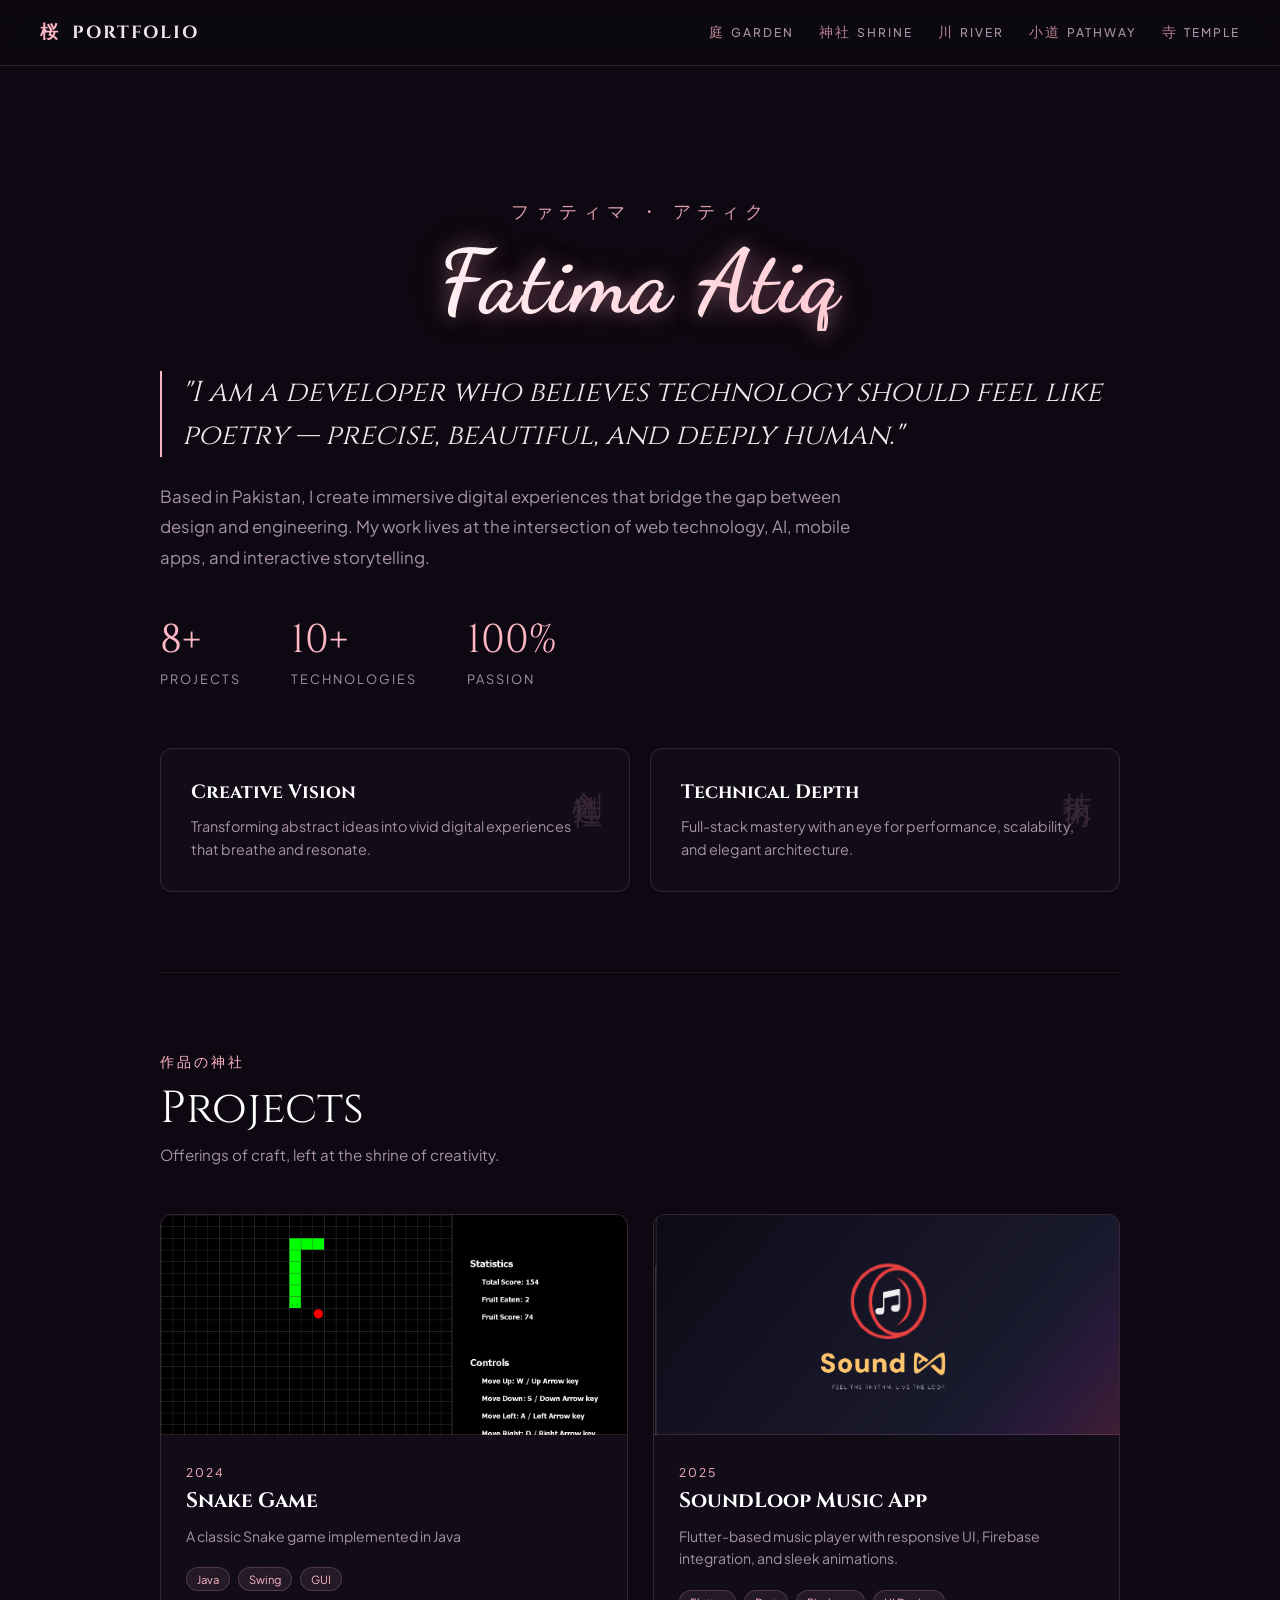
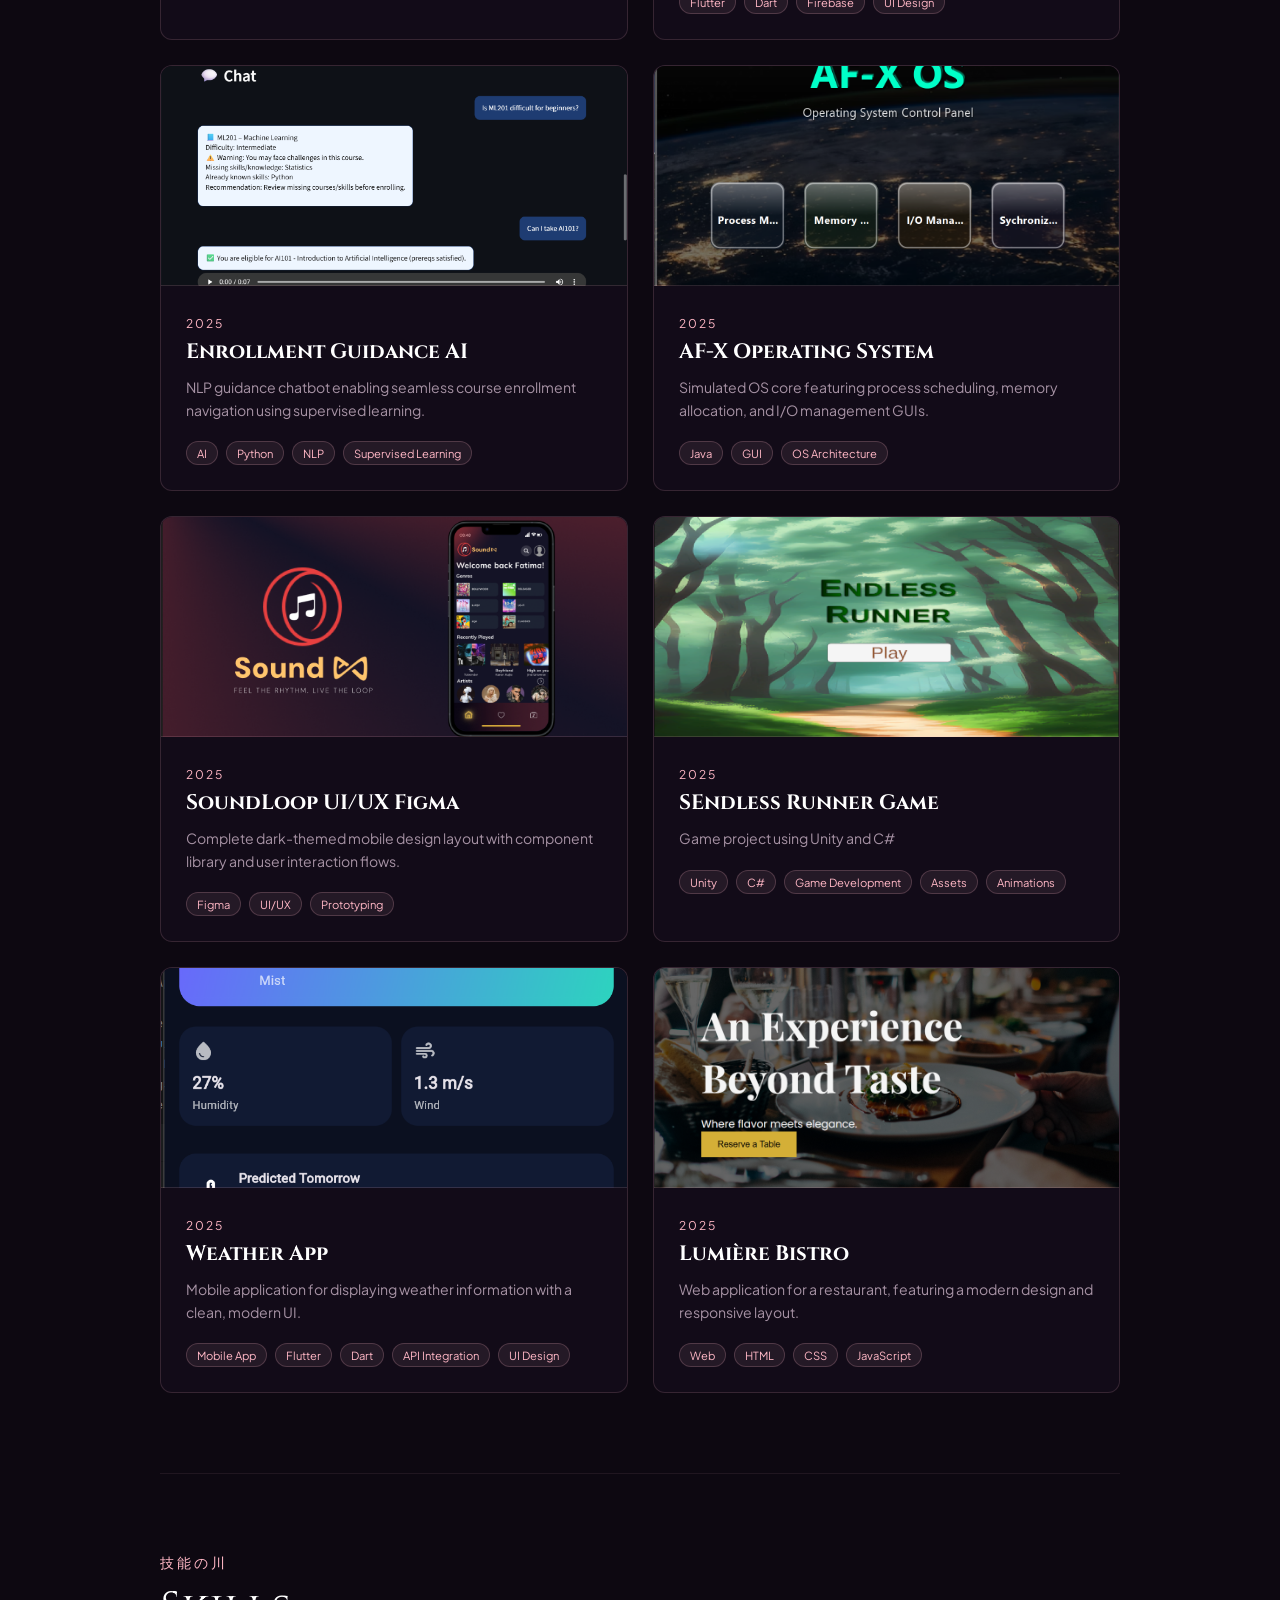
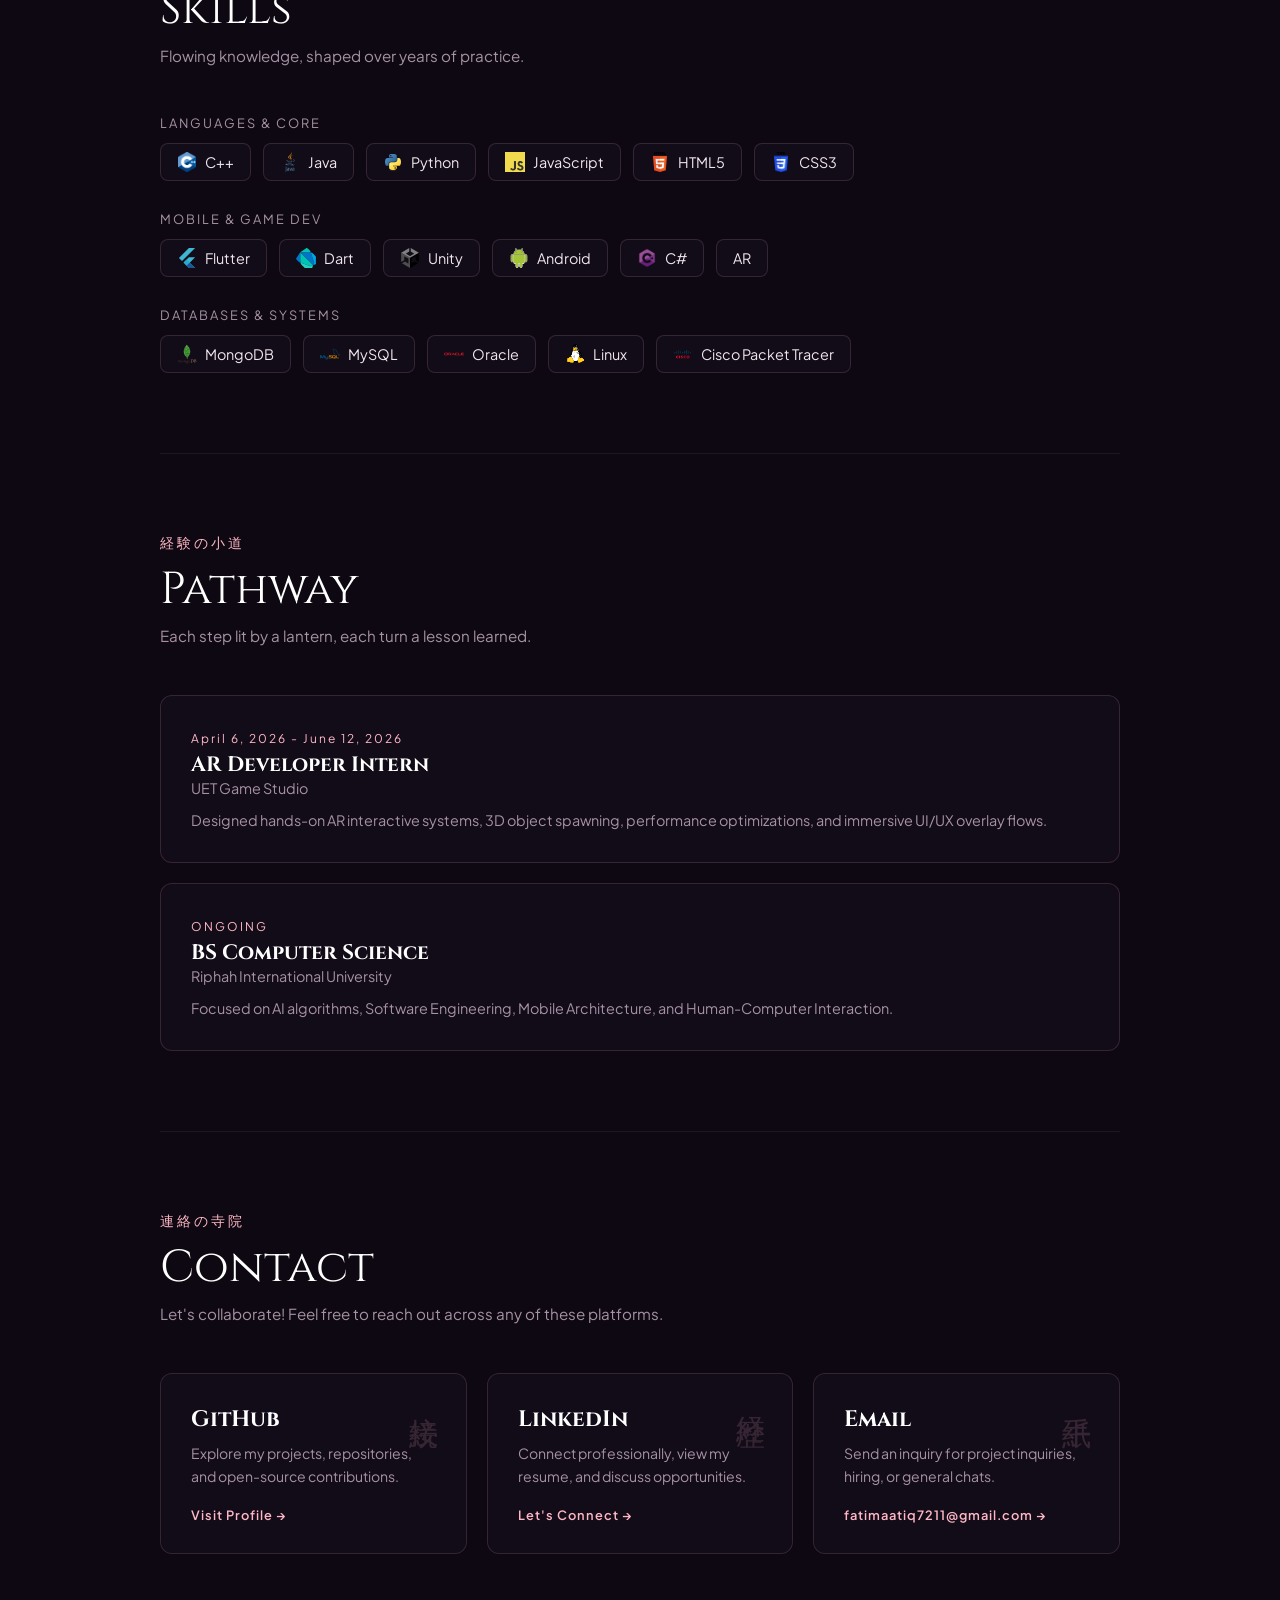
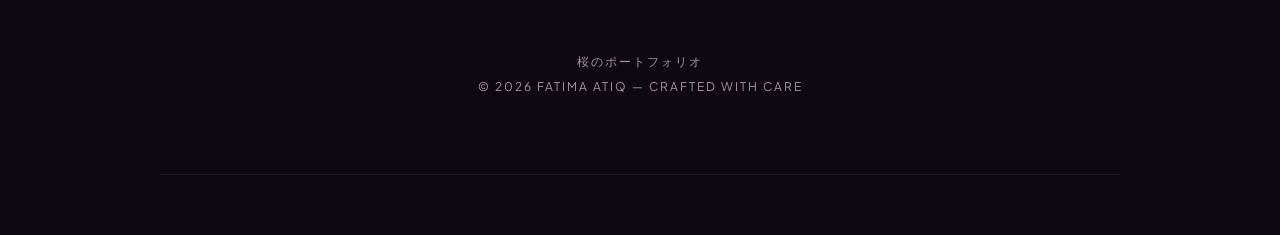
==== commit 2459a40c: "Update project changes" ====
--- a/index.html
+++ b/index.html
@@ -9,11 +9,10 @@
     <link href="https://fonts.googleapis.com/css2?family=Cinzel:wght@400;600;700&family=Plus+Jakarta+Sans:wght@300;400;500;600&display=swap" rel="stylesheet">
     <link rel="stylesheet" href="Portfolio.css">
     <link href="https://fonts.googleapis.com/css2?family=Cinzel:wght@400;600;700&family=Dancing+Script:wght@600;700&family=Plus+Jakarta+Sans:wght@300;400;500;600&display=swap" rel="stylesheet">
+    <link rel="icon" type="image/png" href="images/logo.jpg">
 </head>
 <body>
 
-    <!-- Dynamic Sakura Particle Canvas -->
-    <canvas id="sakura-canvas"></canvas>
 
     <!-- Top Navigation Header -->
     <header class="navbar">
